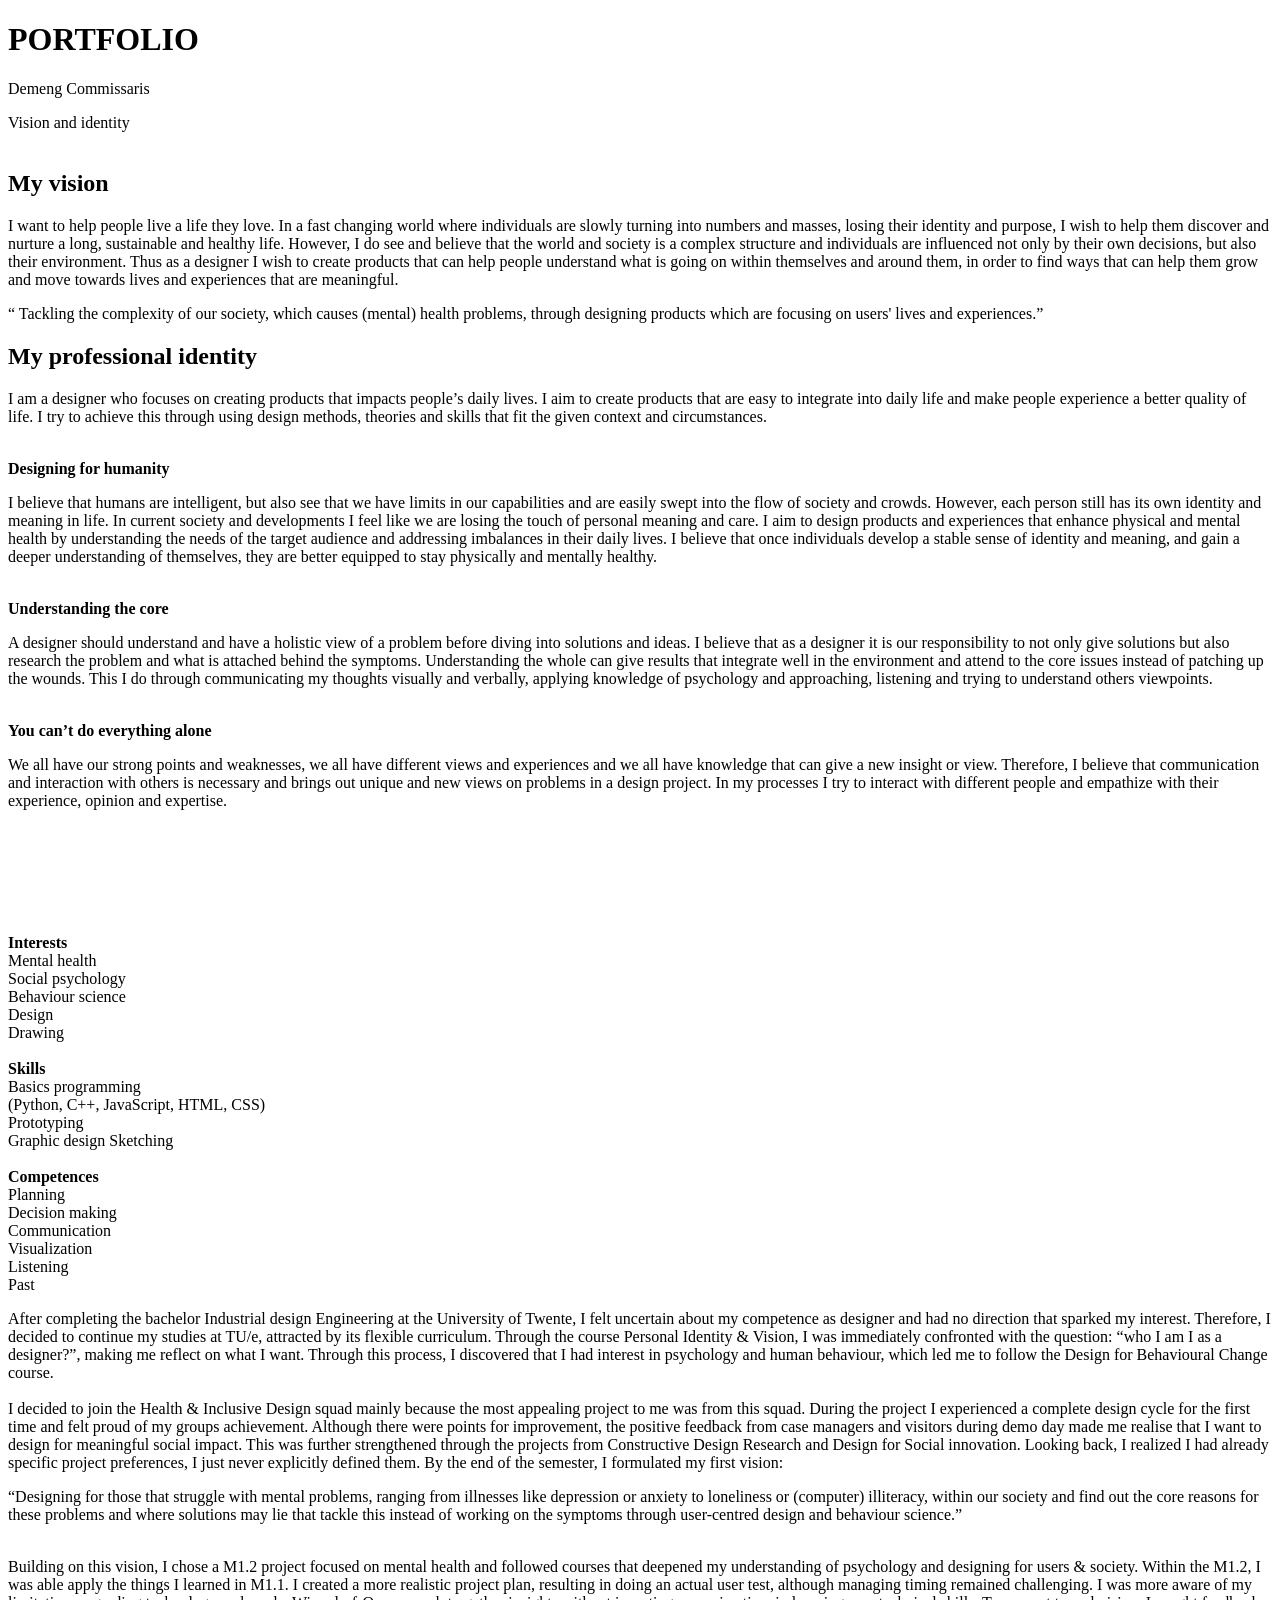
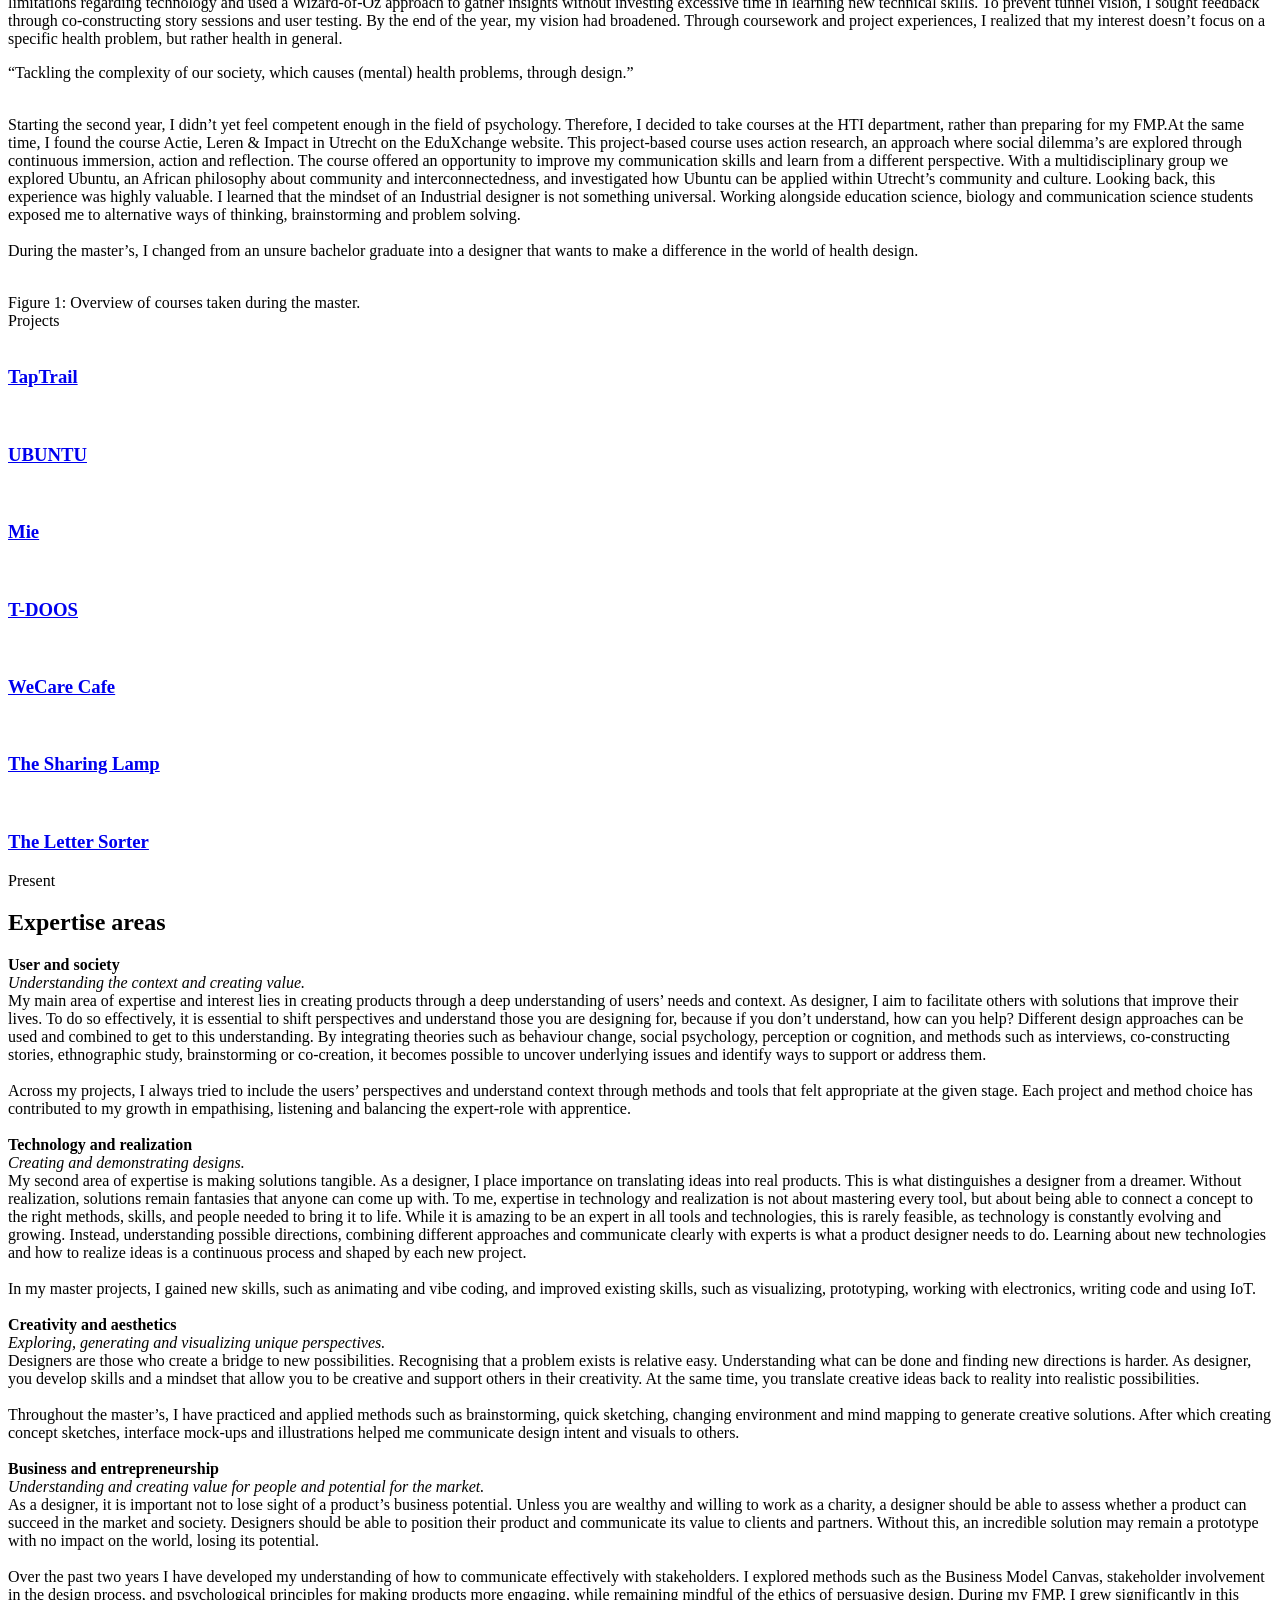
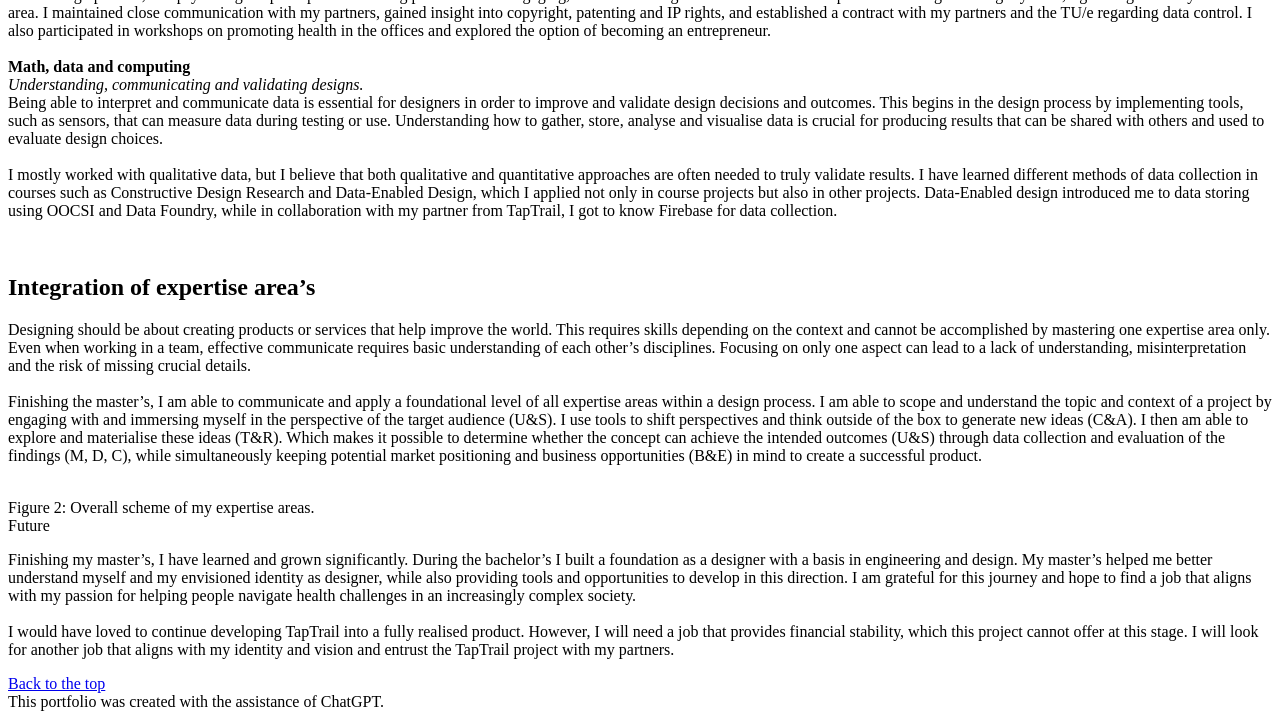
==== index.html @ 874363a8 "Rename page.html to index.html" ====
<!DOCTYPE html>
<html lang="en">
<head>
    <meta charset="UTF-8">
    <meta name="viewport" content="width=device-width, initial-scale=1.0">
    <title>Portfolio</title>

    <link href="https://fonts.googleapis.com/css2?family=Goldman:wght@400;700&family=Gothic+A1:wght@400;700&display=swap" rel="stylesheet">

    <link rel="stylesheet" href="style.css">
</head>

<body id="top">

<header class="hero">
    <h1>PORTFOLIO</h1>
    <p>Demeng Commissaris</p>
</header>

<div class="divider"></div>

<div class="page">
   <section>
    <div class="section-title-first">Vision and identity </div>
   </section>


<!-- VISION -->
<section class="vision">

    <div class="profile">
        <img src="DSC_6855.JPG" alt="">
    </div>

    <div class="vision-identity-text">
        <h2>My vision</h2>
        <p class="text">I want to help people live a life they love. In a fast changing world where individuals are slowly turning into numbers 
            and masses, losing their identity and purpose, I wish to help them discover and nurture a long, sustainable and healthy life. 
            However, I do see and believe that the world and society is a complex structure and individuals are influenced not only by their 
            own decisions, but also their environment. Thus as a designer I wish to create products that can help people understand what is 
            going on within themselves and around them, in order to find ways that can help them grow and move towards lives and experiences 
            that are meaningful. 
</p>

        <div class="quote">
            “ Tackling the complexity of our society, which causes (mental) health problems, 
            through designing products which are focusing on users' lives and experiences.”
        </div>
    </div>

</section>

<!-- IDENTITY -->
<section class="identity">
    <div class="vision-identity-text">
        <h2>My professional identity</h2>
        <p class="text">I am a designer who focuses on creating products that impacts people’s daily lives. 
            I aim to create products that are easy to integrate into daily life and make people experience a better quality of life. 
            I try to achieve this through using design methods, theories and skills that fit the given context and circumstances. </p>
        <br>
        <b>Designing for humanity</b>
        <p class = "text">I believe that humans are intelligent, but also see that we have limits in our capabilities and are easily swept into the flow of society and crowds.
        However, each person still has its own identity and meaning in life. In current society and developments I feel like we are losing the touch of personal meaning and care. 
        I aim to design products and experiences that enhance physical and mental health by understanding the needs of the target audience and addressing imbalances in their daily lives. 
        I believe that once individuals develop a stable sense of identity and meaning, and gain a deeper understanding of themselves, 
        they are better equipped to stay physically and mentally healthy.</p>
        <br>
        <b>Understanding the core</b>
        <p class="text">A designer should understand and have a holistic view of a problem before diving into solutions and ideas. 
        I believe that as a designer it is our responsibility to not only give solutions but also research the problem 
        and what is attached behind the symptoms. Understanding the whole can give results that integrate well in the environment 
        and attend to the core issues instead of patching up the wounds. This I do through communicating my thoughts visually and verbally, 
        applying knowledge of psychology and approaching, listening and trying to understand others viewpoints. </p>
        <br>
        
        <b>You can’t do everything alone</b>
        <p class="text">
        We all have our strong points and weaknesses, we all have different views and experiences and we all have knowledge that can give a new insight or view. 
        Therefore, I believe that communication and interaction with others is necessary and brings out unique and new views on problems in a design project. 
        In my processes I try to interact with different people and empathize with their experience, opinion and expertise. 
        </p>
    </div>

    <aside class="identity-box">
        <br>
        <br>
        <br>
        <br>
        <br>
        <br>
      <b>Interests</b><br>
        Mental health<br>
        Social psychology<br>
        Behaviour science<br>
        Design<br>
        Drawing<br>
        <br>
        <b>Skills</b><br>
        Basics programming<br>
        (Python, C++, JavaScript, HTML, CSS)<br>
        Prototyping<br>
        Graphic design Sketching<br>
        <br>
        <b>Competences</b><br>
        Planning<br>
        Decision making<br>
        Communication<br>
        Visualization<br>
        Listening<br>

    </aside>

</section>

<!-- PAST -->
<section>
    <div class="section-title">Past</div>
    <p class="text">
    After completing the bachelor Industrial design Engineering at the University of Twente, 
    I felt uncertain about my competence as designer and had no direction that sparked my interest. 
    Therefore, I decided to continue my studies at TU/e, attracted by its flexible curriculum. 
    Through the course Personal Identity & Vision, I was immediately confronted with the question: “who I am I as a designer?”, 
    making me reflect on what I want. Through this process, I discovered that I had interest in psychology and human behaviour, 
    which led me to follow the Design for Behavioural Change course.<br>
    <br>
    I decided to join the Health & Inclusive Design squad mainly because the most appealing project to me was from this squad. 
    During the project I experienced a complete design cycle for the first time and felt proud of my groups achievement. 
    Although there were points for improvement, the positive feedback from case managers and visitors during demo day made me realise that I want to design for meaningful social impact. 
    This was further strengthened through the projects from Constructive Design Research and Design for Social innovation.
    Looking back, I realized I had already specific project preferences, I just never explicitly defined them. By the end of the semester, 
    I formulated my first vision:
</p>
<div class = "quote">
    “Designing for those that struggle with mental problems, ranging from illnesses like depression or anxiety to loneliness or (computer) illiteracy, 
    within our society and find out the core reasons for these problems and where solutions may lie that 
    tackle this instead of working on the symptoms through user-centred design and behaviour science.”
</div>
<br>
    <p class="text">
    Building on this vision, I chose a M1.2 project focused on mental health and followed courses that deepened my 
    understanding of psychology and designing for users & society. Within the M1.2, I was able apply the things I learned 
    in M1.1. I created a more realistic project plan, resulting in doing an actual user test, 
    although managing timing remained challenging. I was more aware of my limitations regarding technology and used a 
    Wizard-of-Oz approach to gather insights without investing excessive time in learning new technical skills. 
    To prevent tunnel vision, I sought feedback through co-constructing story sessions and user testing. By the end of the year, 
    my vision had broadened. Through coursework and project experiences, I realized that my interest doesn’t focus on a 
    specific health problem, but rather health in general.
    </p>
    <div class="quote">
    “Tackling the complexity of our society, which causes (mental) health problems, through design.”
    </div>
    <br>
    <p class="text">
    Starting the second year, I didn’t yet feel competent enough in the field of psychology. 
    Therefore, I decided to take courses at the HTI department, rather than preparing for my FMP.At the same time, 
    I found the course Actie, Leren & Impact in Utrecht on the EduXchange website. 
    This project-based course uses action research, an approach where social dilemma’s are explored through continuous immersion, 
    action and reflection. The course offered an opportunity to improve my communication skills and learn from a different 
    perspective. With a multidisciplinary group we explored Ubuntu, an African philosophy about community and interconnectedness, 
    and investigated how Ubuntu can be applied within Utrecht’s community and culture. Looking back, 
    this experience was highly valuable. I learned that the mindset of an Industrial designer is not something universal. 
    Working alongside education science, biology and communication science students exposed me to alternative ways of thinking, 
    brainstorming and problem solving. 
    <br>
    <br>
    During the master’s, I changed from an unsure bachelor graduate into a designer that wants 
    to make a difference in the world of health design.
    </p>
    <div class ="expertise-area">
        <a><img src="Expertise areas.png" alt=""></a>
        <figcaption>Figure 1: Overview of courses taken during the master.</figcaption>
    </div>
</section>

<!-- PROJECTS -->
<section>
    <div class="section-title">Projects</div>
    <div class="projects-grid">
        <a href="TapTrail.html" class="project-card">
            <img src="Report front foto.png" alt="">
            <h3 class="project-title">TapTrail</h3>
        </a>
        <a href="ubuntu.html" class="project-card">
            <img src="Ubuntu.png" alt="">
            <h3 class="project-title">UBUNTU</h3>
        </a>
        <a href="mie.html" class="project-card">
            <img src="sundayblues.png" alt="">
            <h3 class="project-title">Mie</h3>
        </a>
        <a href="tdoos.html" class="project-card">
            <img src="tdoos.png" alt="">
            <h3 class="project-title">T-DOOS</h3>
        </a>
        <a href="wecare.html" class="project-card">
            <img src="WeCare.png" alt="">
            <h3 class="project-title">WeCare Cafe</h3>
        </a>
        <a href="lamp.html" class="project-card">
            <img src="MoodLamp.png" alt="">
            <h3 class="project-title">The Sharing Lamp</h3>
        </a>
        <a></a>
        <a href="letter.html" class="project-card">
            <img src="sorter.png" alt="">
            <h3 class="project-title">The Letter Sorter</h3>
        </a>
        

    </div>
</section>

<!-- PRESENT -->
<section>
    <div class="section-title">Present</div>
    <div class="text">
    <h2>Expertise areas</h2>
    <p>
     <b>User and society</b><br>
     <i>Understanding the context and creating value.</i><br>
     My main area of expertise and interest lies in creating products through a deep understanding 
     of users’ needs and context. As designer, I aim to facilitate others with solutions that improve 
     their lives. To do so effectively, it is essential to shift perspectives and understand those you 
     are designing for, because if you don’t understand, how can you help? Different design approaches 
     can be used and combined to get to this understanding. By integrating theories such as behaviour 
     change, social psychology, perception or cognition, and methods such as interviews, co-constructing 
     stories, ethnographic study, brainstorming or co-creation, it becomes possible to uncover 
     underlying issues and identify ways to support or address them.<br>
     <br>
     Across my projects, I always tried to include the users’ perspectives and understand context 
     through methods and tools that felt appropriate at the given stage. Each project and method choice 
     has contributed to my growth in empathising, listening and balancing the expert-role with apprentice.<br>
     <br>
    <b>Technology and realization</b> <br>
    <i>Creating and demonstrating designs.</i><br>
    My second area of expertise is making solutions tangible. As a designer, 
    I place importance on translating ideas into real products. This is what distinguishes a 
    designer from a dreamer. Without realization, solutions remain fantasies that anyone can come 
    up with. To me, expertise in technology and realization is not about mastering every tool, but 
    about being able to connect a concept to the right methods, skills, and people needed to bring 
    it to life. While it is amazing to be an expert in all tools and technologies, this is rarely 
    feasible, as technology is constantly evolving and growing. Instead, understanding possible 
    directions, combining different approaches and communicate clearly with experts is what a product 
    designer needs to do. Learning about new technologies and how to realize ideas is a continuous 
    process and shaped by each new project. <br>
    <br>
    In my master projects, I gained new skills, such as animating and vibe coding, and improved 
    existing skills, such as visualizing, prototyping, working with electronics, writing code and 
    using IoT. <br>
    <br>
    <b>Creativity and aesthetics</b><br>
    <i>Exploring, generating and visualizing unique perspectives.</i><br>
    Designers are those who create a bridge to new possibilities. Recognising that a problem exists 
    is relative easy. Understanding what can be done and finding new directions is harder. As designer, 
    you develop skills and a mindset that allow you to be creative and support others in their creativity.
    At the same time, you translate creative ideas back to reality into realistic possibilities. <br>
    <br>
    Throughout the master’s, I have practiced and applied methods such as brainstorming, quick sketching, 
    changing environment  and mind mapping to generate creative solutions. After which creating concept 
    sketches, interface mock-ups and illustrations helped me communicate design intent and visuals to 
    others. <br>
    <br>
    <b>Business and entrepreneurship</b> <br>
    <i>Understanding and creating value for people and potential for the market.</i><br>
    As a designer, it is important not to lose sight of a product’s business potential. 
    Unless you are wealthy and willing to work as a charity, a designer should be able to assess 
    whether a product can succeed in the market and society. Designers should be able to position their 
    product and communicate its value to clients and partners. Without this, an incredible solution may 
    remain a prototype with no impact on the world, losing its potential. <br>
    <br>
    Over the past two years I have developed my understanding of how to communicate effectively with 
    stakeholders. I explored methods such as the Business Model Canvas, stakeholder involvement in the 
    design process, and psychological principles for making products more engaging, while remaining 
    mindful of the ethics of persuasive design. During my FMP, I grew significantly in this area. 
    I maintained close communication with my partners, gained insight into copyright, patenting and 
    IP rights, and established a contract with my partners and the TU/e regarding data control. 
    I also participated in workshops on promoting health in the offices and explored the option of 
    becoming an entrepreneur. <br>
    <br>
    <b>Math, data and computing</b> <br>
    <i>Understanding, communicating and validating designs.</i><br>
    Being able to interpret and communicate data is essential for designers in order to improve 
    and validate design decisions and outcomes. This begins in the design process by implementing tools, 
    such as sensors, that can measure data during testing or use. Understanding how to gather, store, 
    analyse and visualise data is crucial for producing results that can be shared with others and used 
    to evaluate design choices. <br>
    <br>
    I mostly worked with qualitative data, but I believe that both qualitative and quantitative 
    approaches are often needed to truly validate results. I have learned different methods of data 
    collection in courses such as Constructive Design Research and Data-Enabled Design, which I applied 
    not only in course projects but also in other projects. Data-Enabled design introduced me to data 
    storing using OOCSI and Data Foundry, while in collaboration with my partner from TapTrail, I got to 
    know Firebase for data collection. <br>   
    </p><br>
    <h2>Integration of expertise area’s</h2>
    <p>
    Designing should be about creating products or services that help improve the world. 
    This requires skills depending on the context and cannot be accomplished by mastering one expertise 
    area only. Even when working in a team, effective communicate requires basic understanding of each 
    other’s disciplines. Focusing on only one aspect can lead to a lack of understanding, 
    misinterpretation and the risk of missing crucial details. <br>
    <br>
    Finishing the master’s, I am able to communicate and apply  a foundational level of all expertise 
    areas within a design process. I am able to scope and understand the topic and context of a project 
    by engaging with and immersing myself in the perspective of the target audience (U&S). I use tools 
    to shift perspectives and think outside of the box to generate new ideas (C&A). I then am able to 
    explore and materialise these ideas (T&R). Which makes it possible to determine whether the concept 
    can achieve the intended outcomes (U&S) through data collection and evaluation of the findings 
    (M, D, C), while simultaneously keeping potential market positioning and business opportunities 
    (B&E) in mind to create a successful product.
    </p>
     <div class ="expertise-area">
        <a><img src="Expertise areas (1).png" alt=""></a>
        <figcaption>Figure 2: Overall scheme of my expertise areas.</figcaption>
    </div>
</div>    
</section>

<!-- FUTURE -->
<section>
    <div class="section-title">Future</div>
    <p class="text">
    Finishing my master’s, I have learned and grown significantly. During the bachelor’s I built a 
    foundation as a designer with a basis in engineering and design. My master’s helped me better 
    understand myself and my envisioned identity as designer, while also providing tools and 
    opportunities to develop in this direction. I am grateful for this journey and hope to find a job 
    that aligns with my passion for helping people navigate health challenges in an increasingly complex society.
    <br><br>
    I would have loved to continue developing TapTrail into a fully realised product. 
    However, I will need a job that provides financial stability, which this project cannot offer at 
    this stage. I will look for another job that aligns with my identity and vision and entrust the 
    TapTrail project with my partners.
    </p>
</section>
  <a href="page.html" class="back-to-top">Back to the top</a>
<footer class="ai-statement">
    This portfolio was created with the assistance of ChatGPT.
</footer>
</div>
</body>
</html>
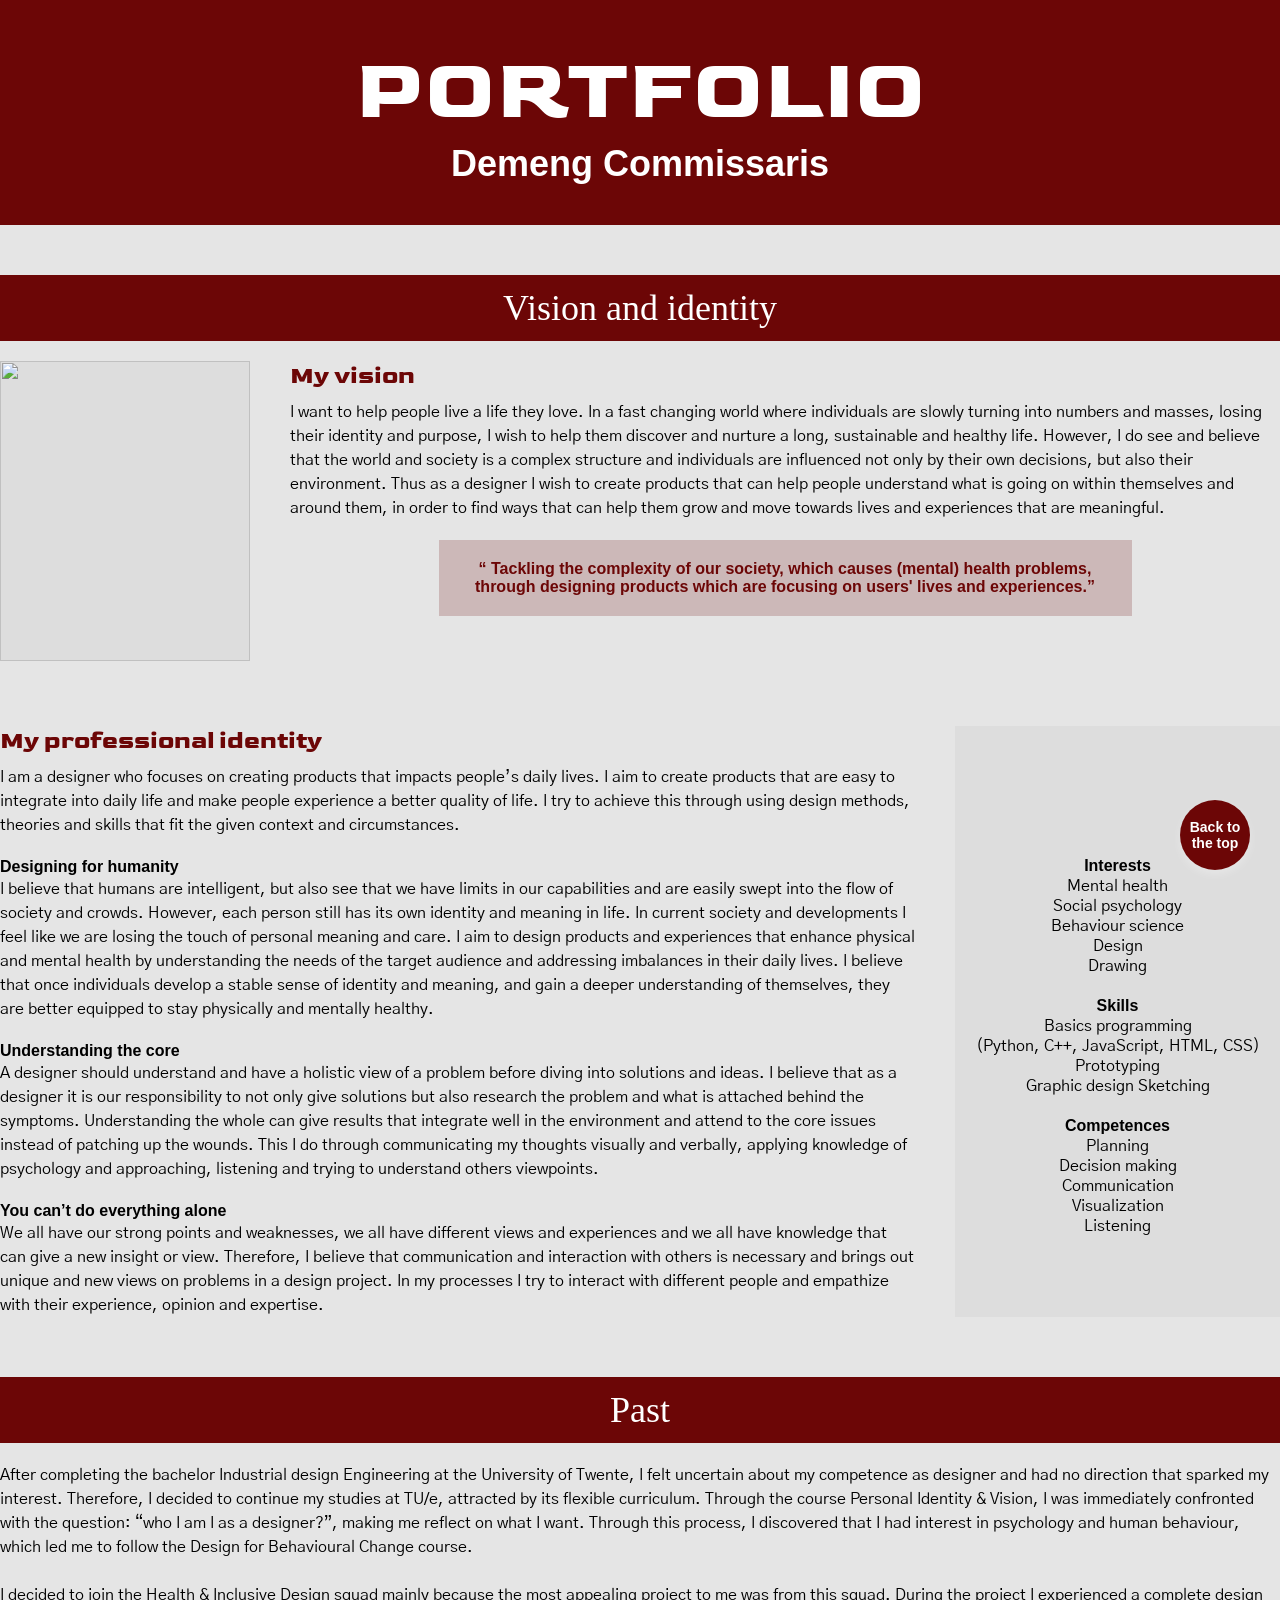
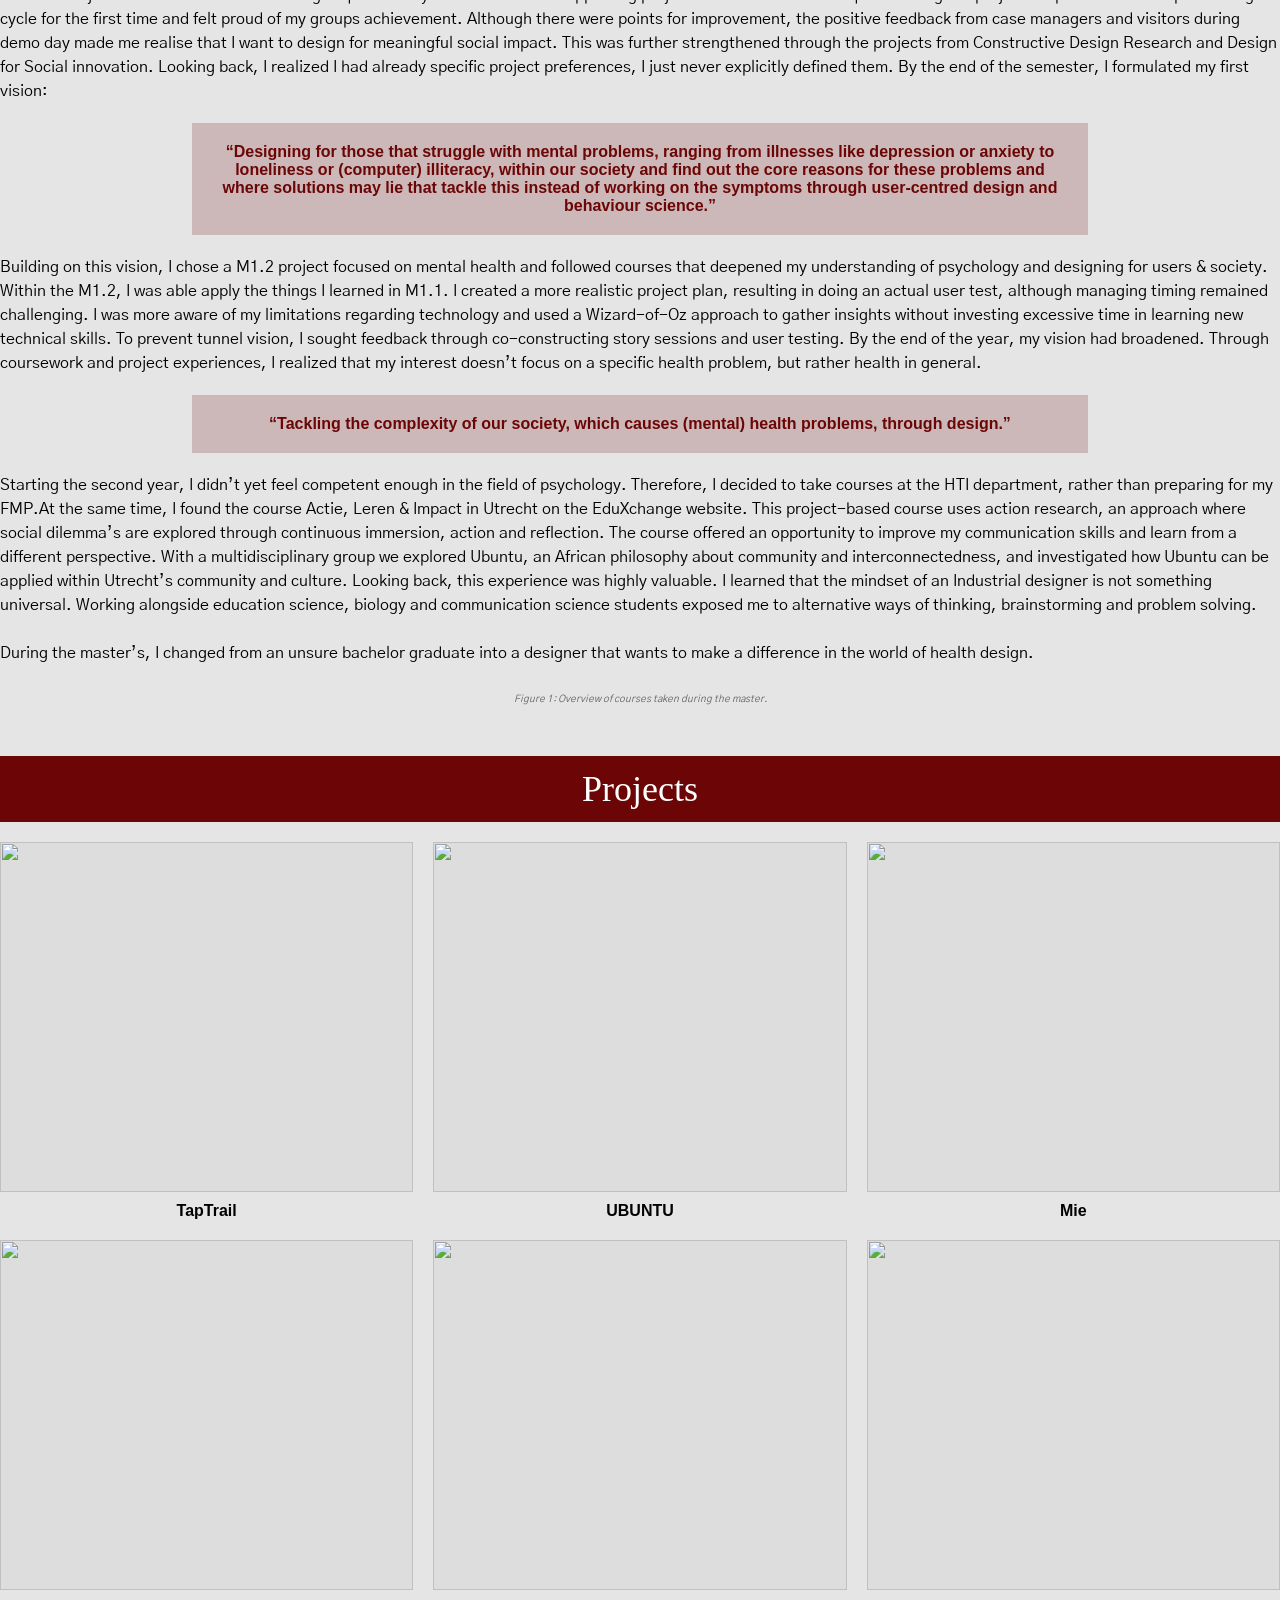
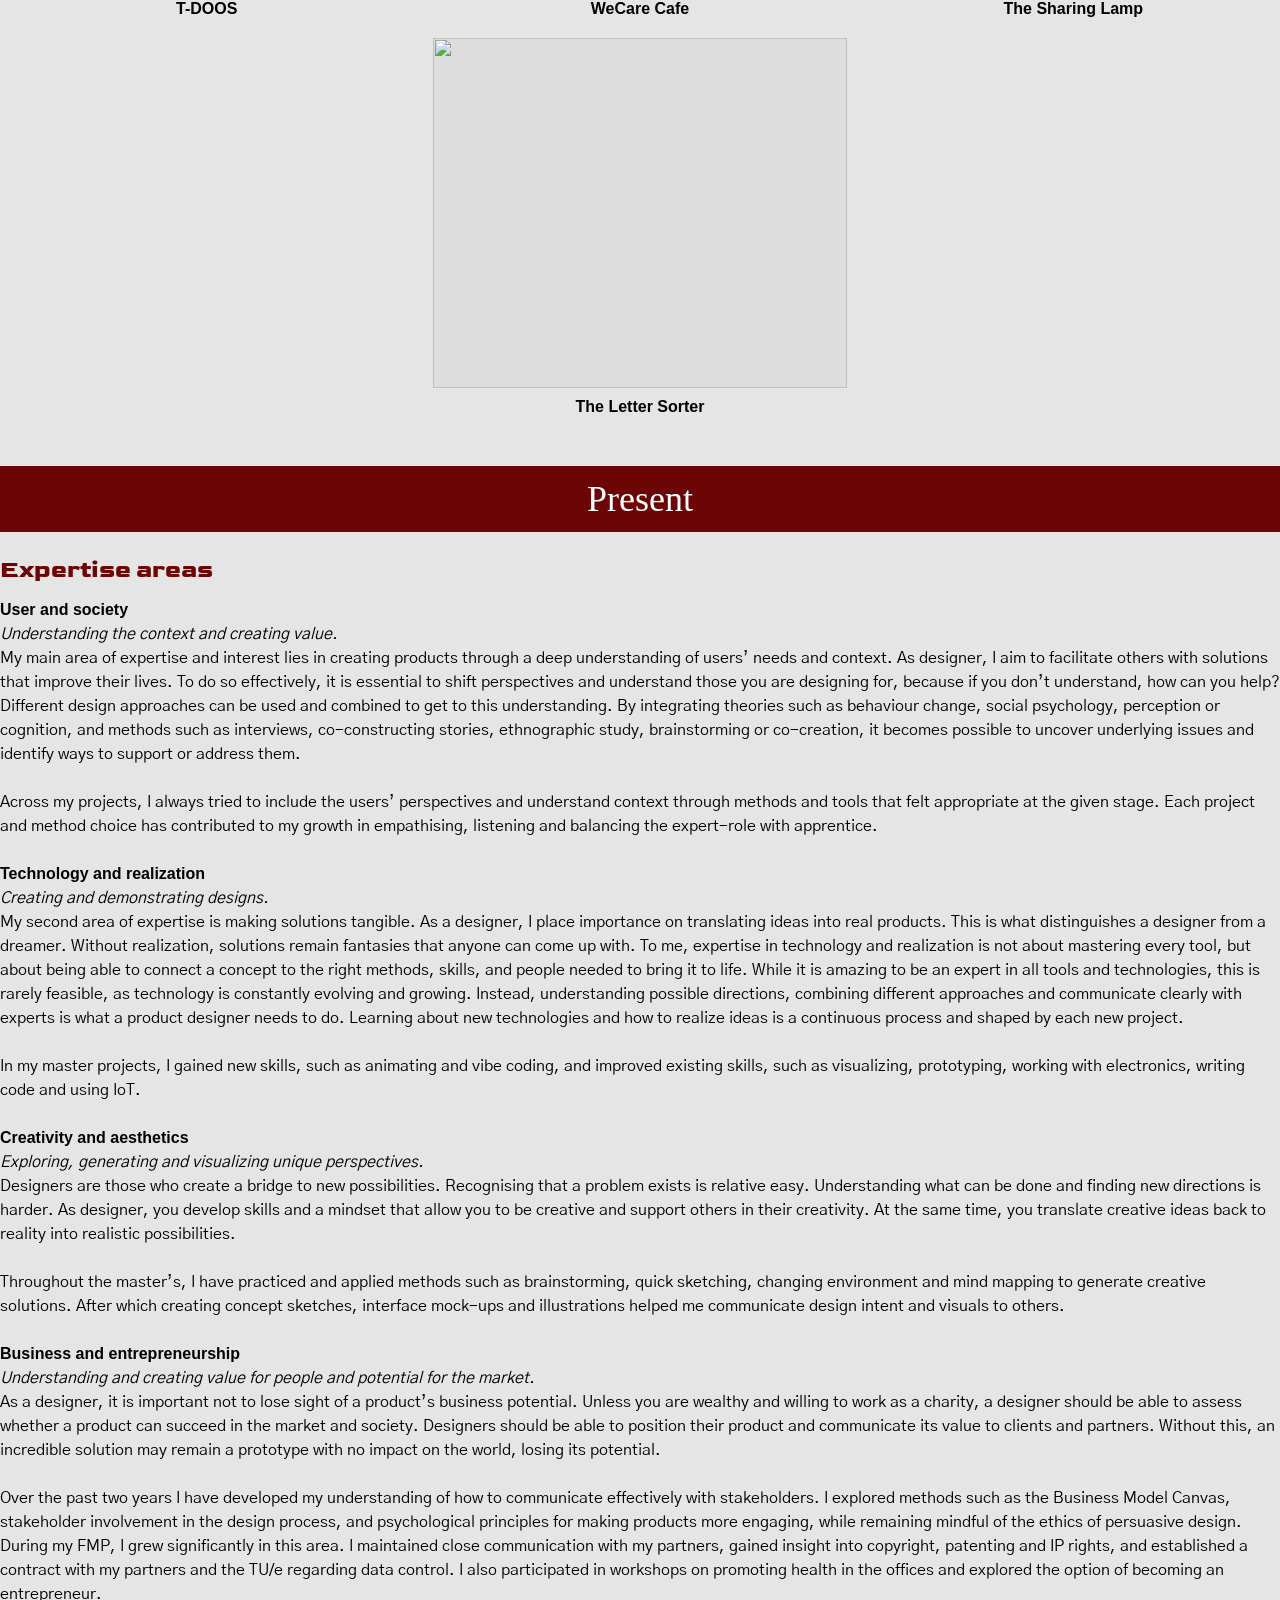
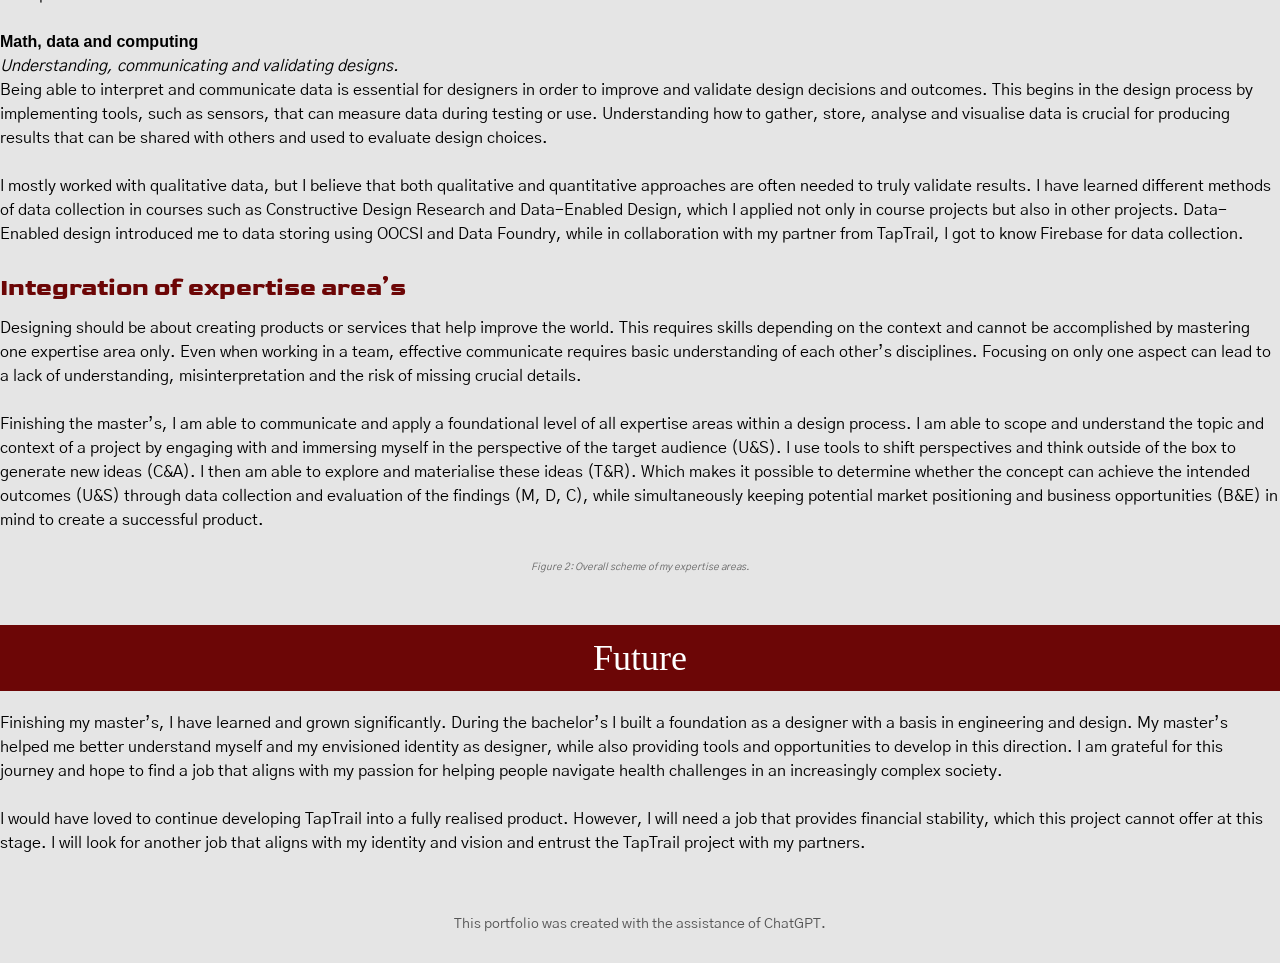
==== commit 174f5b60: "Update index.html" ====
--- a/index.html
+++ b/index.html
@@ -19,7 +19,7 @@
 
 <div class="divider"></div>
 
-<div class="page">
+<div class="index">
    <section>
     <div class="section-title-first">Vision and identity </div>
    </section>
@@ -332,7 +332,7 @@
     TapTrail project with my partners.
     </p>
 </section>
-  <a href="page.html" class="back-to-top">Back to the top</a>
+  <a href="index.html" class="back-to-top">Back to the top</a>
 <footer class="ai-statement">
     This portfolio was created with the assistance of ChatGPT.
 </footer>
--- a/style.css
+++ b/style.css
@@ -0,0 +1,230 @@
+*{
+    margin:0;
+    padding:0;
+    box-sizing:border-box;
+}
+
+body {
+    font-family: 'Gothic A1', sans-serif;
+    background: #e5e5e5; /* gray background */
+    color: #000;
+}
+
+.divider{
+   height: 50px;
+    background: #e5e5e5;
+    width: 100%;
+}
+.page {
+    width: 80%;
+    max-width: 1100px;
+    margin: 0 auto;
+    background: #fff;
+    min-height: 100vh;
+    padding: 40px;
+}
+
+/* HEADER */
+.hero{
+    background:#6C0606;
+    color:white;
+    text-align:center;
+    padding:40px;
+}
+
+.hero h1{
+    font-family:'Goldman', sans-serif;
+    font-size:86px;
+}
+
+.hero p{
+    font-size:36px;
+    font-weight: bolder;
+}
+
+/* VISION */
+.vision{
+    display:flex;
+    gap:40px;
+    width:100%;
+    margin:auto;
+    align-items:flex-start;
+}
+
+.profile{
+    width:250px;
+}
+
+.profile img{
+    width:100%;
+    height:300px;
+    object-fit:cover;
+    background:#ddd;
+}
+
+.profile h3{
+    margin-top:10px;
+    text-align:center;
+    color:#6C0606;
+}
+
+.text h2{
+    font-family:'Goldman';
+    color:#6C0606;
+    margin-bottom:10px;
+}
+
+.quote{
+        margin: 20px auto 0;
+    width: 70%;
+    padding: 20px;
+    background: rgba(108,6,6,0.2);
+    text-align: center;
+    color: #6C0606;
+    font-weight: bold;
+}
+
+/* IDENTITY */
+.identity{
+    display:flex;
+    gap:40px;
+    width: 100%;
+    margin:60px auto;
+}
+
+.vision-identity-text{
+    flex:1.5;
+}
+
+.vision-identity-text h2{
+    font-family:'Goldman';
+    color:#6C0606;
+    margin-bottom:10px;
+}
+
+.identity-box{
+    flex:0.5;
+    background:#ddd;
+    padding:10px;
+    text-align: center;
+}
+
+.expertise-area img{
+    width: 60%;
+    height: auto;
+    padding: 10px;
+    display: block;
+    margin: 0 auto;
+}
+
+figcaption {
+    text-align: center;
+    font-size: 10px;
+    margin-top: 8px;
+    font-style: italic;
+    color: #666;
+}
+
+/* SECTION TITLE */
+.section-title-first{
+    width:100%;
+    margin-bottom: 20px;
+    padding:12px;
+    background:#6C0606;
+    color:white;
+    text-align:center;
+    font-family:'Goldman';
+    font-size: 36px;
+}
+.section-title{
+    width:100%;
+    margin:50px auto 20px;
+    padding:12px;
+    background:#6C0606;
+    color:white;
+    text-align:center;
+    font-family:'Goldman';
+    font-size: 36px;
+}
+
+/* TEXT */
+.text{
+    width:100%;
+    margin:auto;
+    line-height:1.5;
+}
+
+/* PROJECT GRID */
+.projects-grid{
+    width:100%;
+    margin:auto;
+    display:grid;
+    grid-template-columns:repeat(3,1fr);
+    gap:20px;
+}
+
+/* PROJECT CARD */
+.project-card{
+    text-decoration:none;
+    color:black;
+}
+
+.project-card img{
+   width: 100%;
+    height: 350px; 
+    object-fit: cover;
+    background: #ddd;
+    display: block;
+}
+
+.project-title{
+    text-align:center;
+    margin-top:10px;
+    font-size:16px;
+    font-weight:700;
+}
+.ai-statement{
+    margin:60px auto 30px;
+    width:100%;
+    text-align:center;
+    color:#555;
+    font-size:14px;
+}
+
+/* RESPONSIVE */
+@media(max-width:768px){
+    .vision,
+    .identity{
+        flex-direction:column;
+    }
+
+    .projects-grid{
+        grid-template-columns:1fr;
+    }
+}
+
+.back-to-top {
+    position: fixed;
+    bottom: 30px;
+    right: 30px;
+    width: 70px;
+    height: 70px;
+    background: #6C0606;
+    color: rgb(255, 255, 255);
+    text-decoration: none;
+    border-radius: 100%;
+    display: flex;
+    justify-content: center;
+    align-items: center;
+    text-align: center;
+    font-size:14px;
+    font-weight: bold;
+    box-shadow: 0 4px 10px rgba(255, 255, 255, 0.3);
+    transition: background 0.3s, transform 0.3s;
+    z-index: 1000;
+}
+
+.back-to-top:hover {
+    background: #ffa1a1;
+    transform: translateY(-3px);
+}
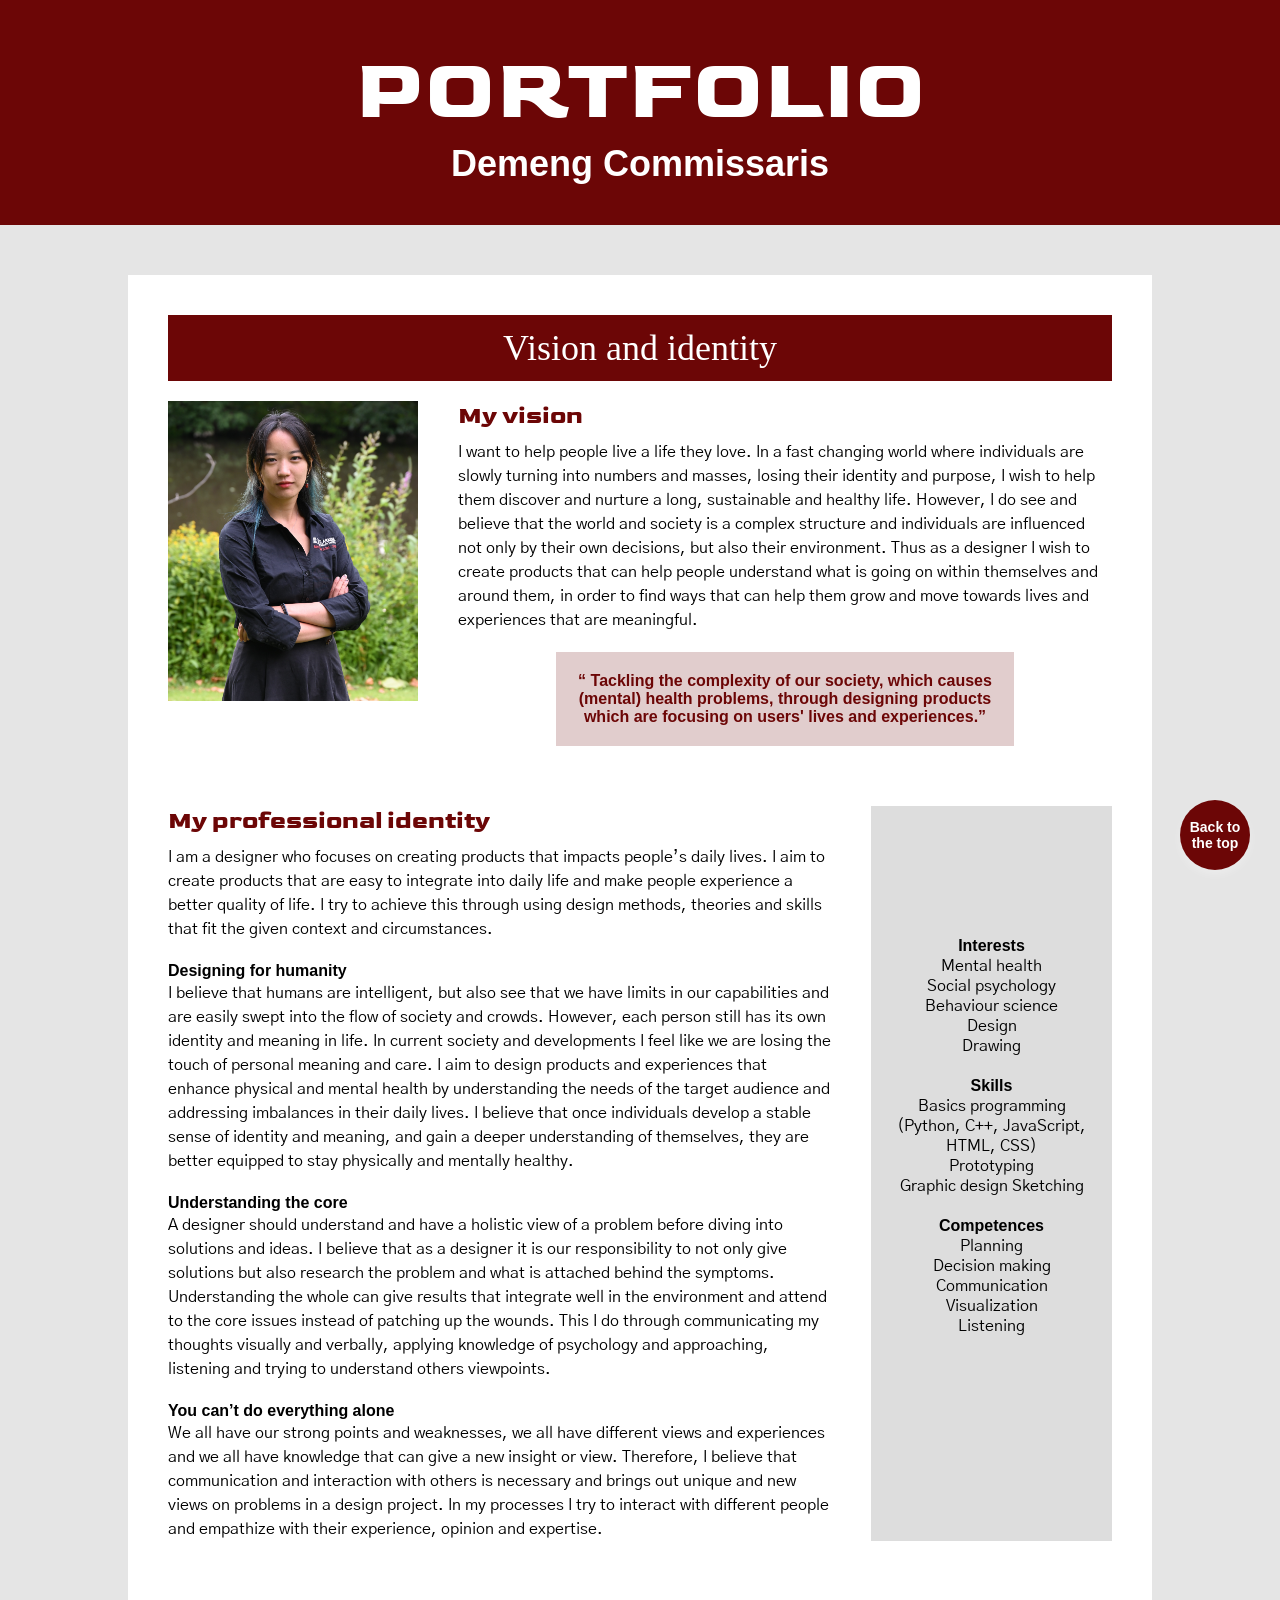
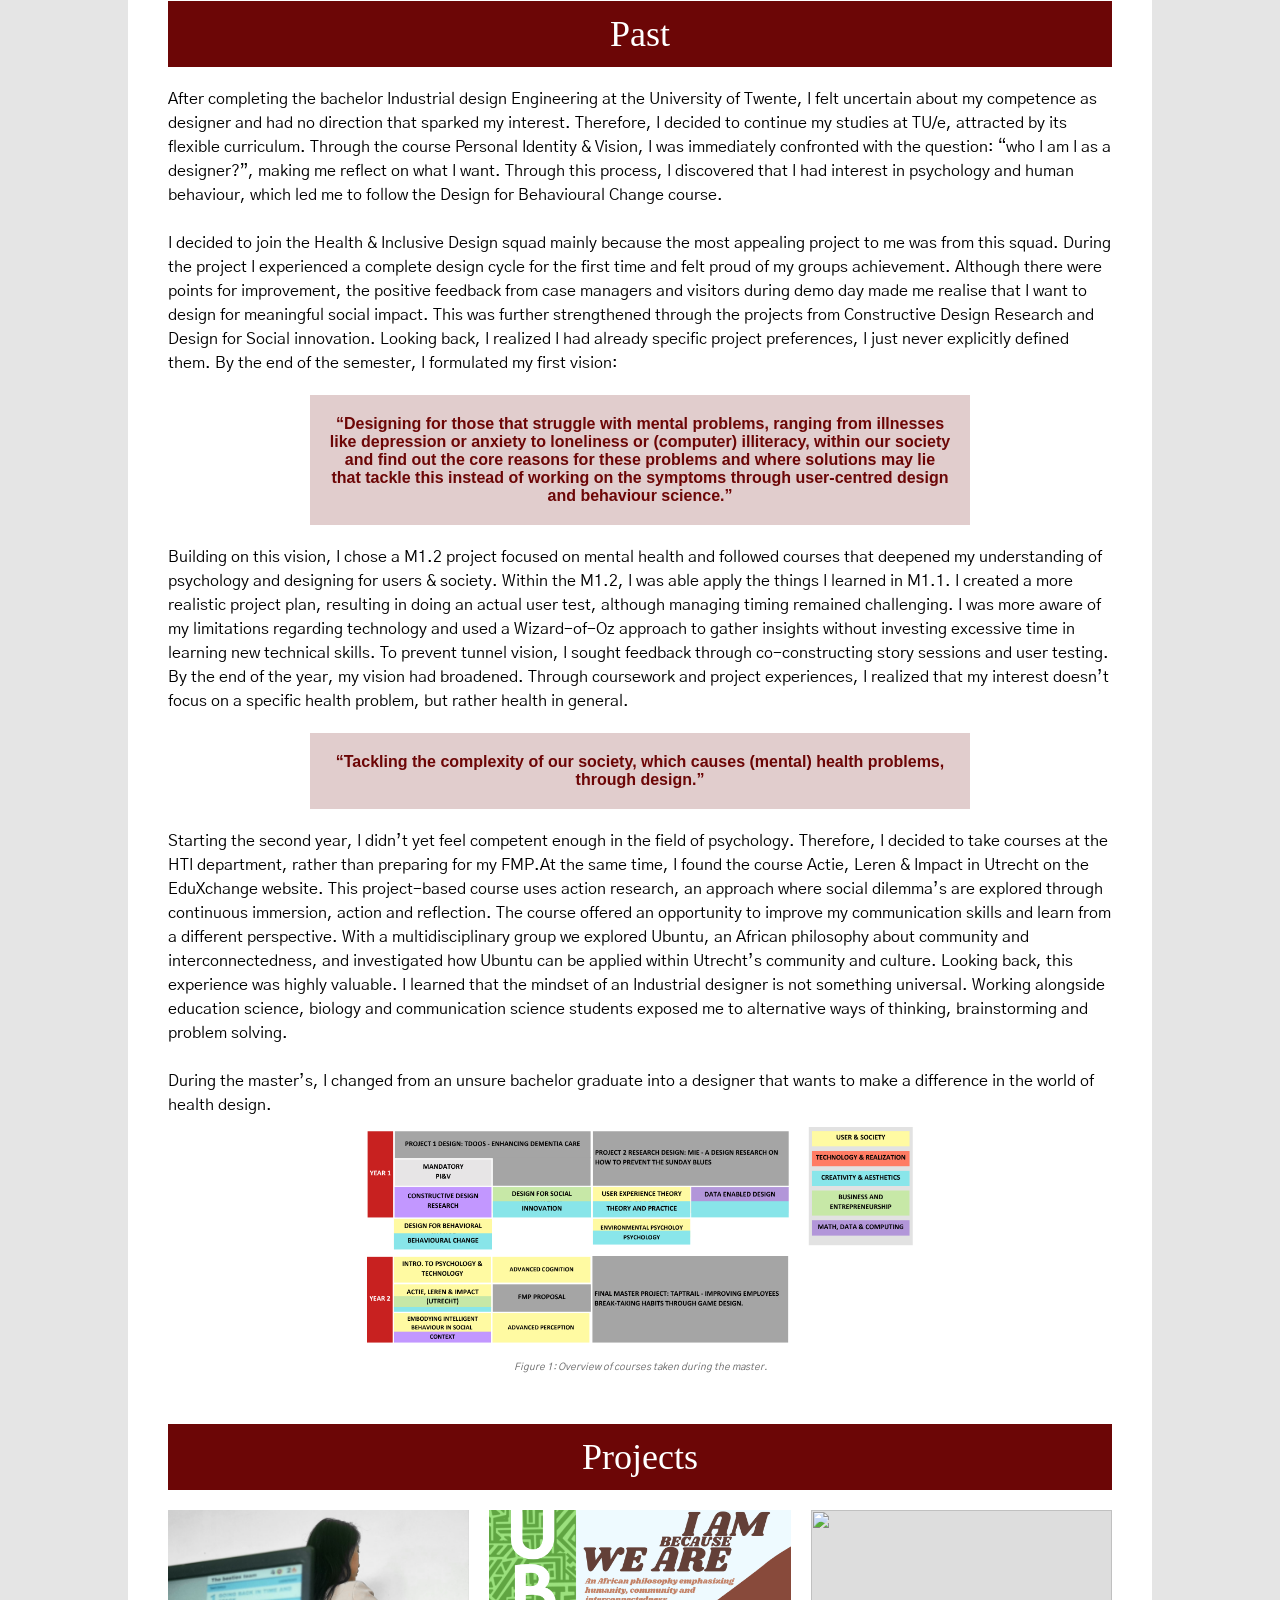
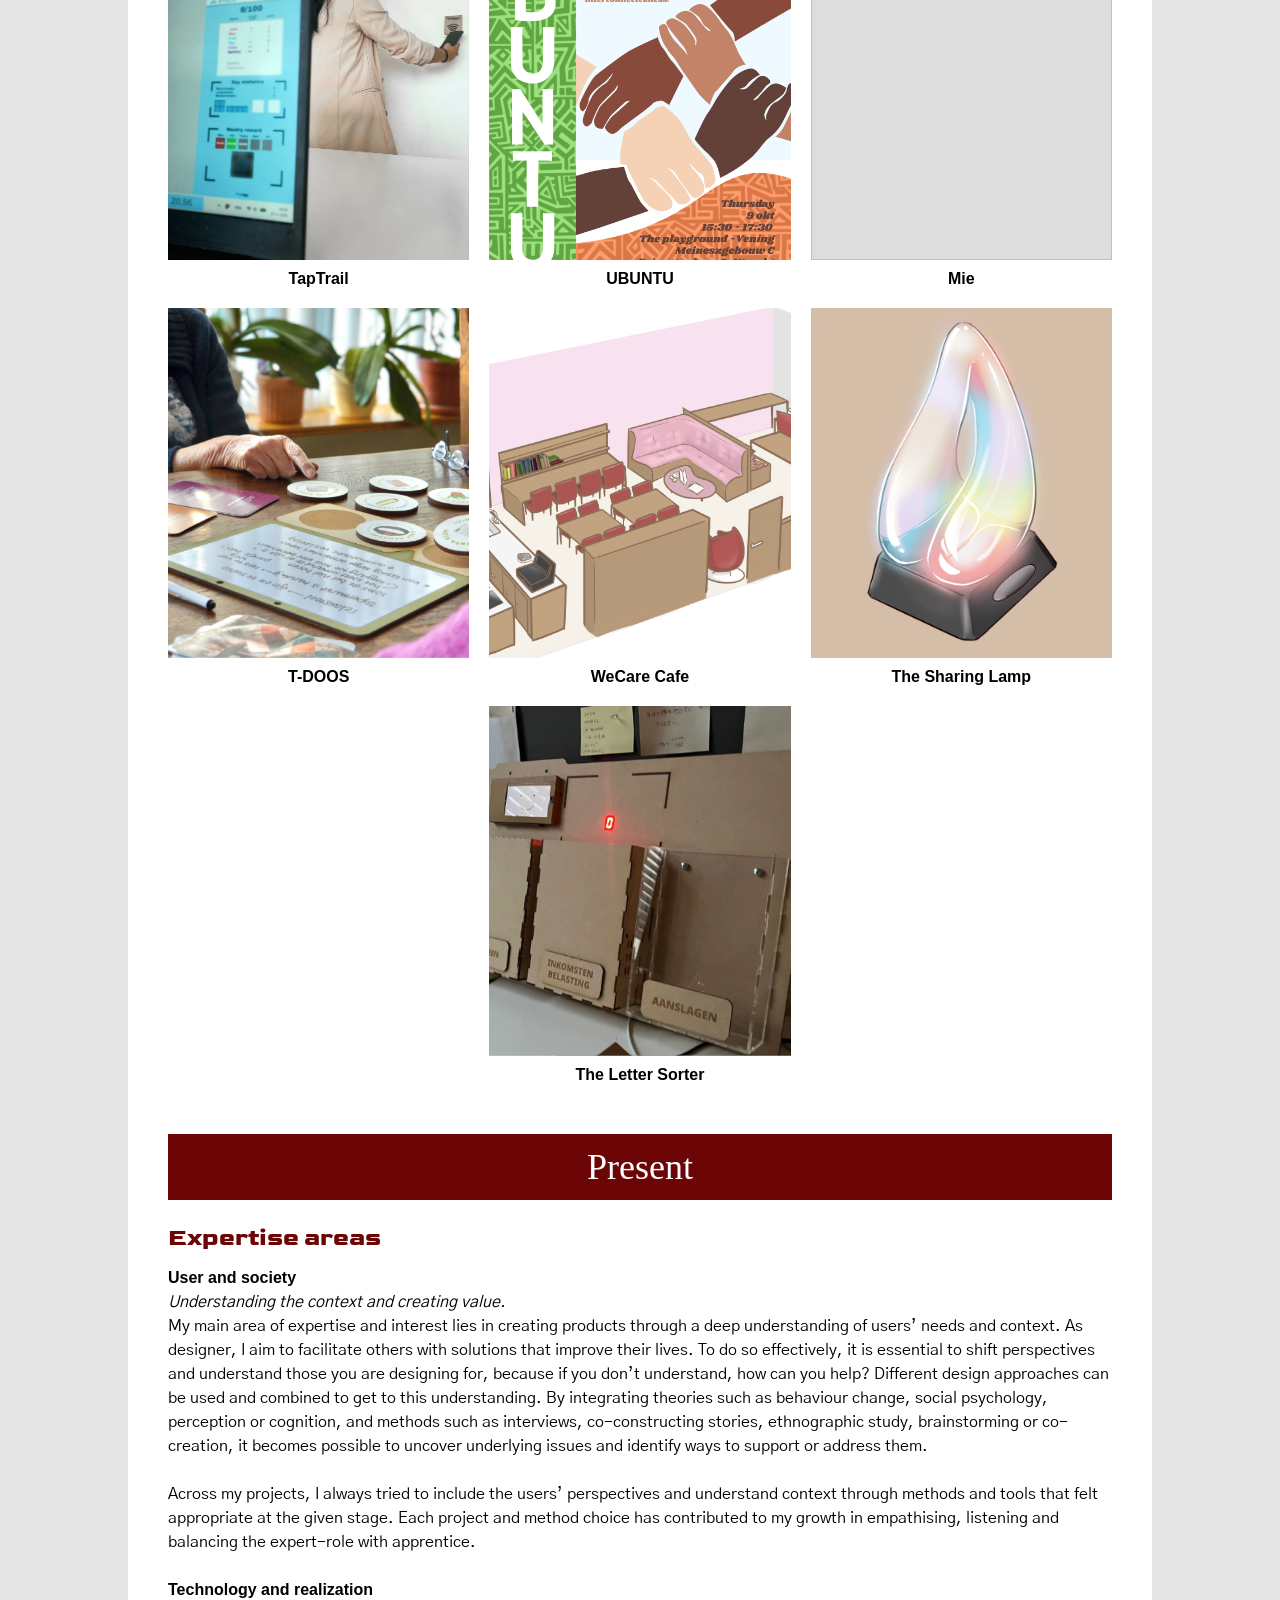
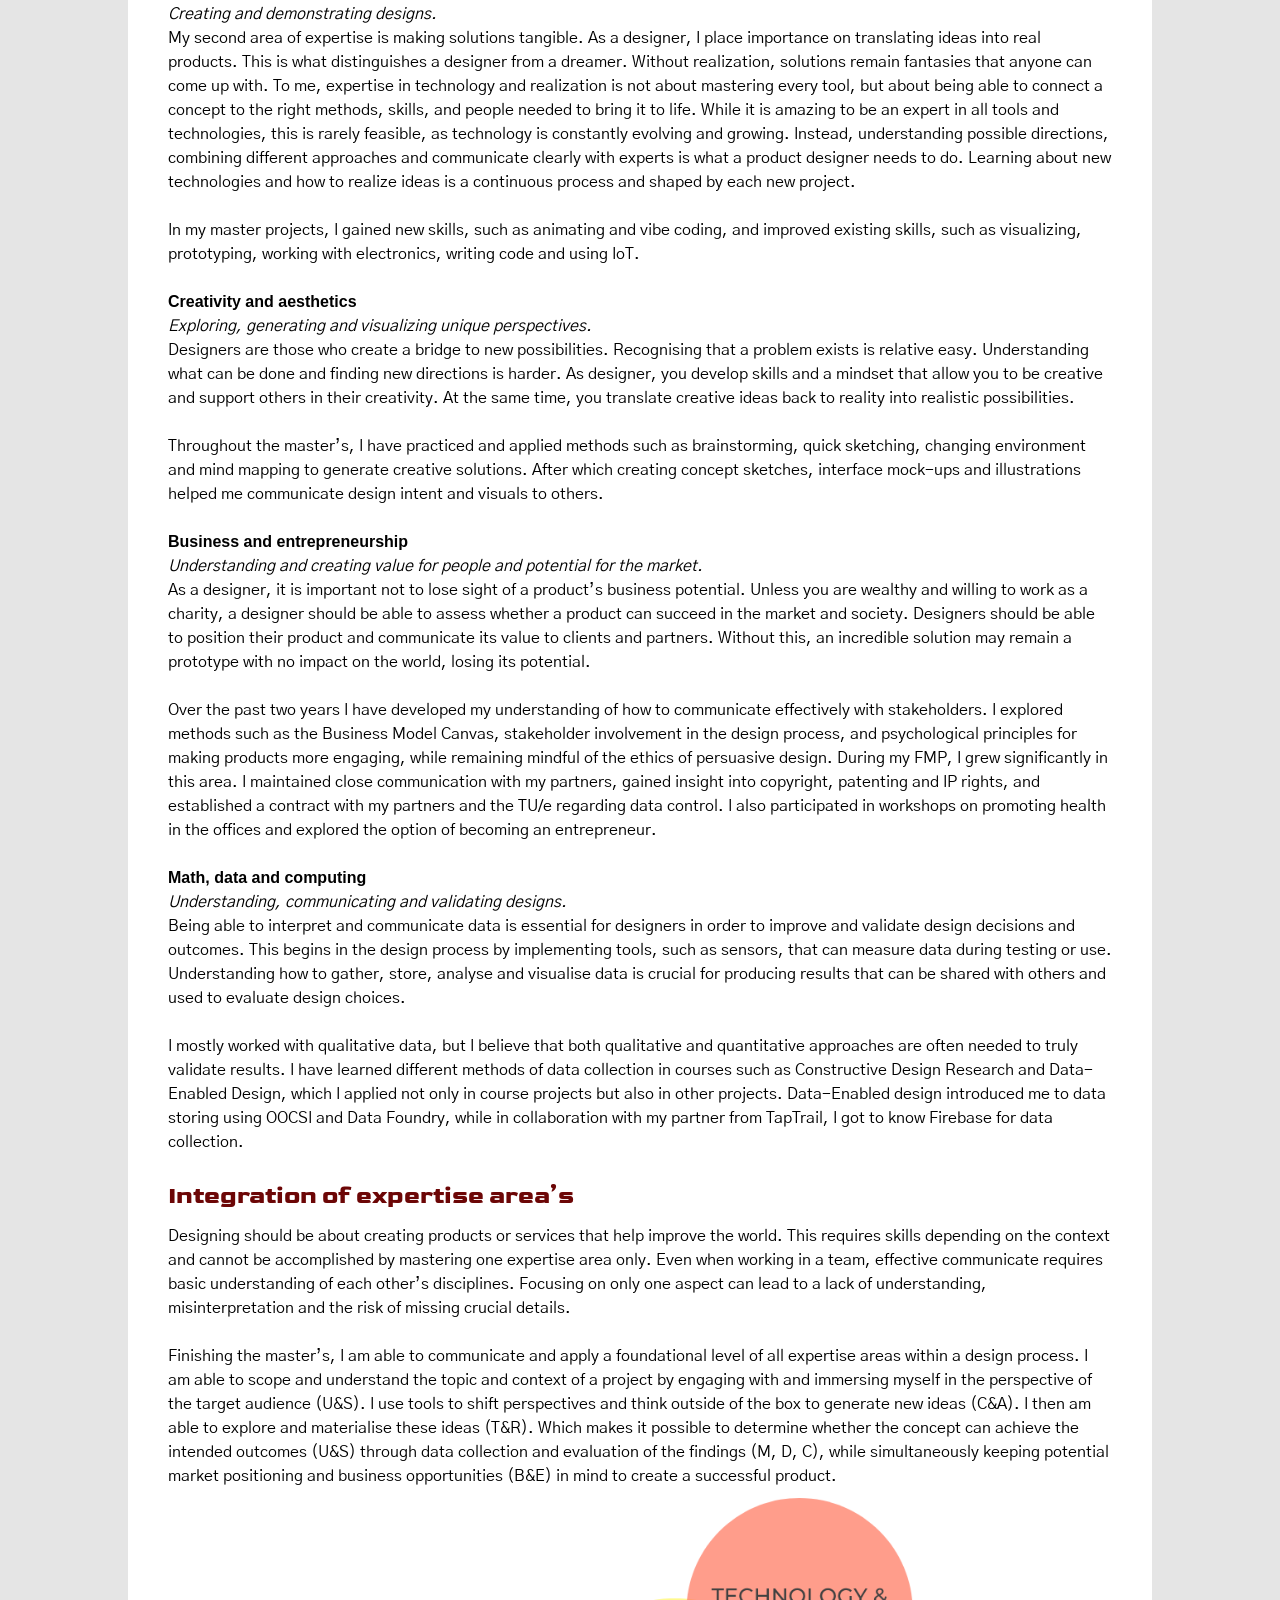
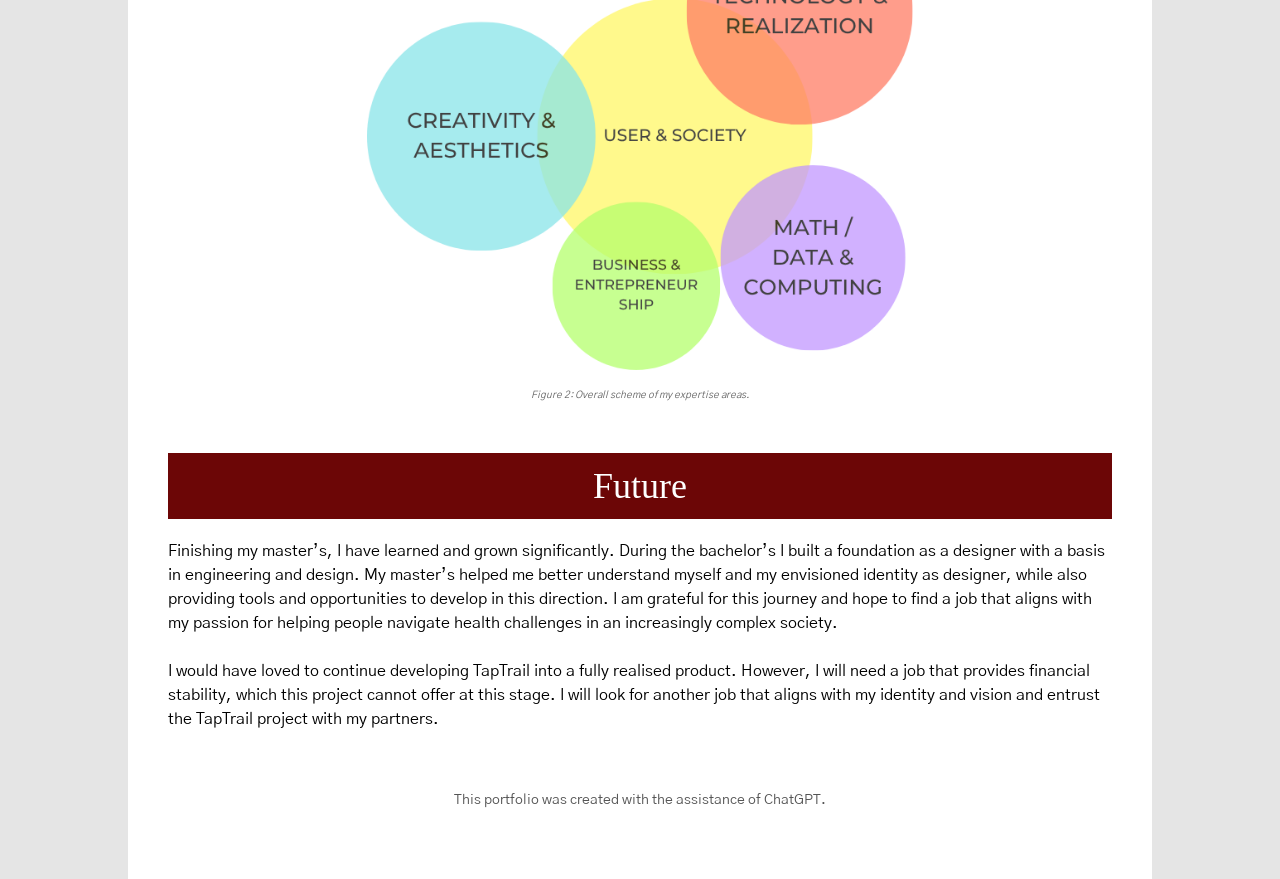
==== commit 3f0ecf22: "Update index.html" ====
--- a/index.html
+++ b/index.html
@@ -19,7 +19,7 @@
 
 <div class="divider"></div>
 
-<div class="index">
+<div class="page">
    <section>
     <div class="section-title-first">Vision and identity </div>
    </section>
--- a/style.css
+++ b/style.css
@@ -227,4 +227,4 @@
 .back-to-top:hover {
     background: #ffa1a1;
     transform: translateY(-3px);
-}+}
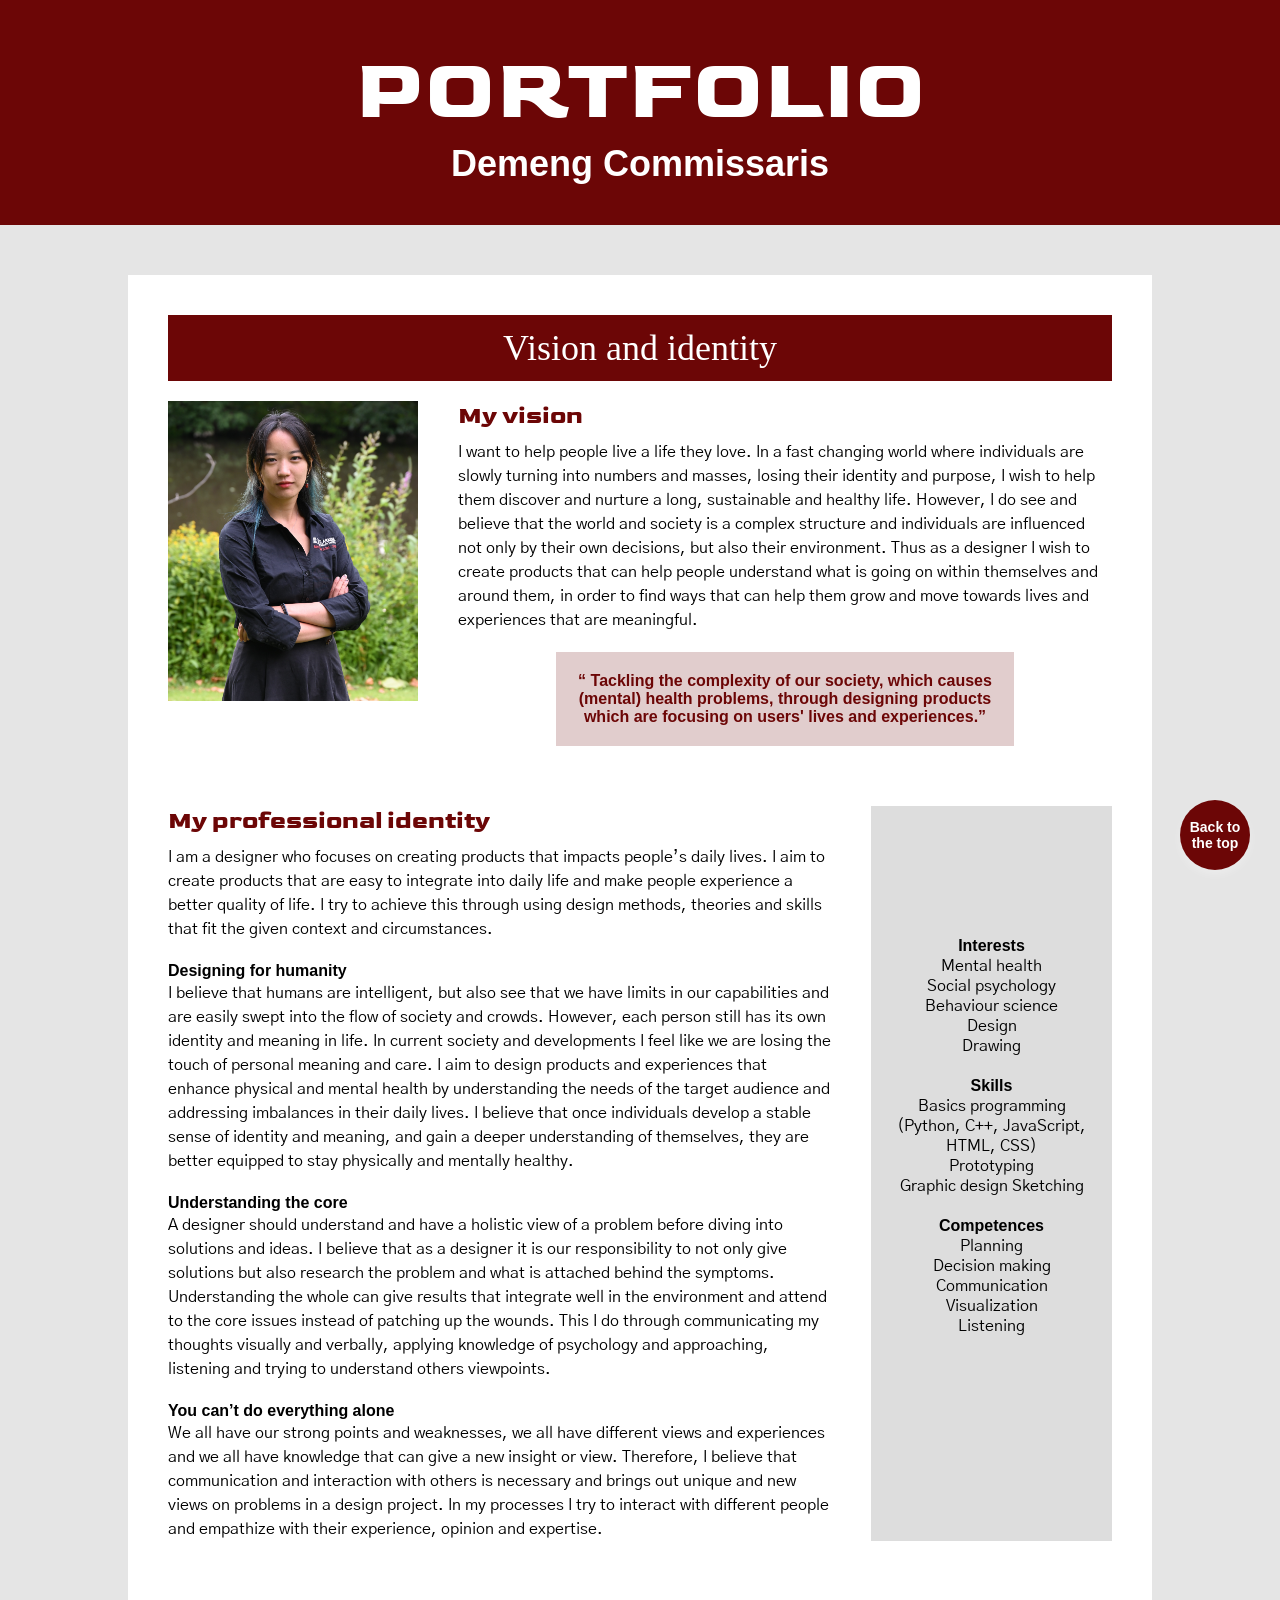
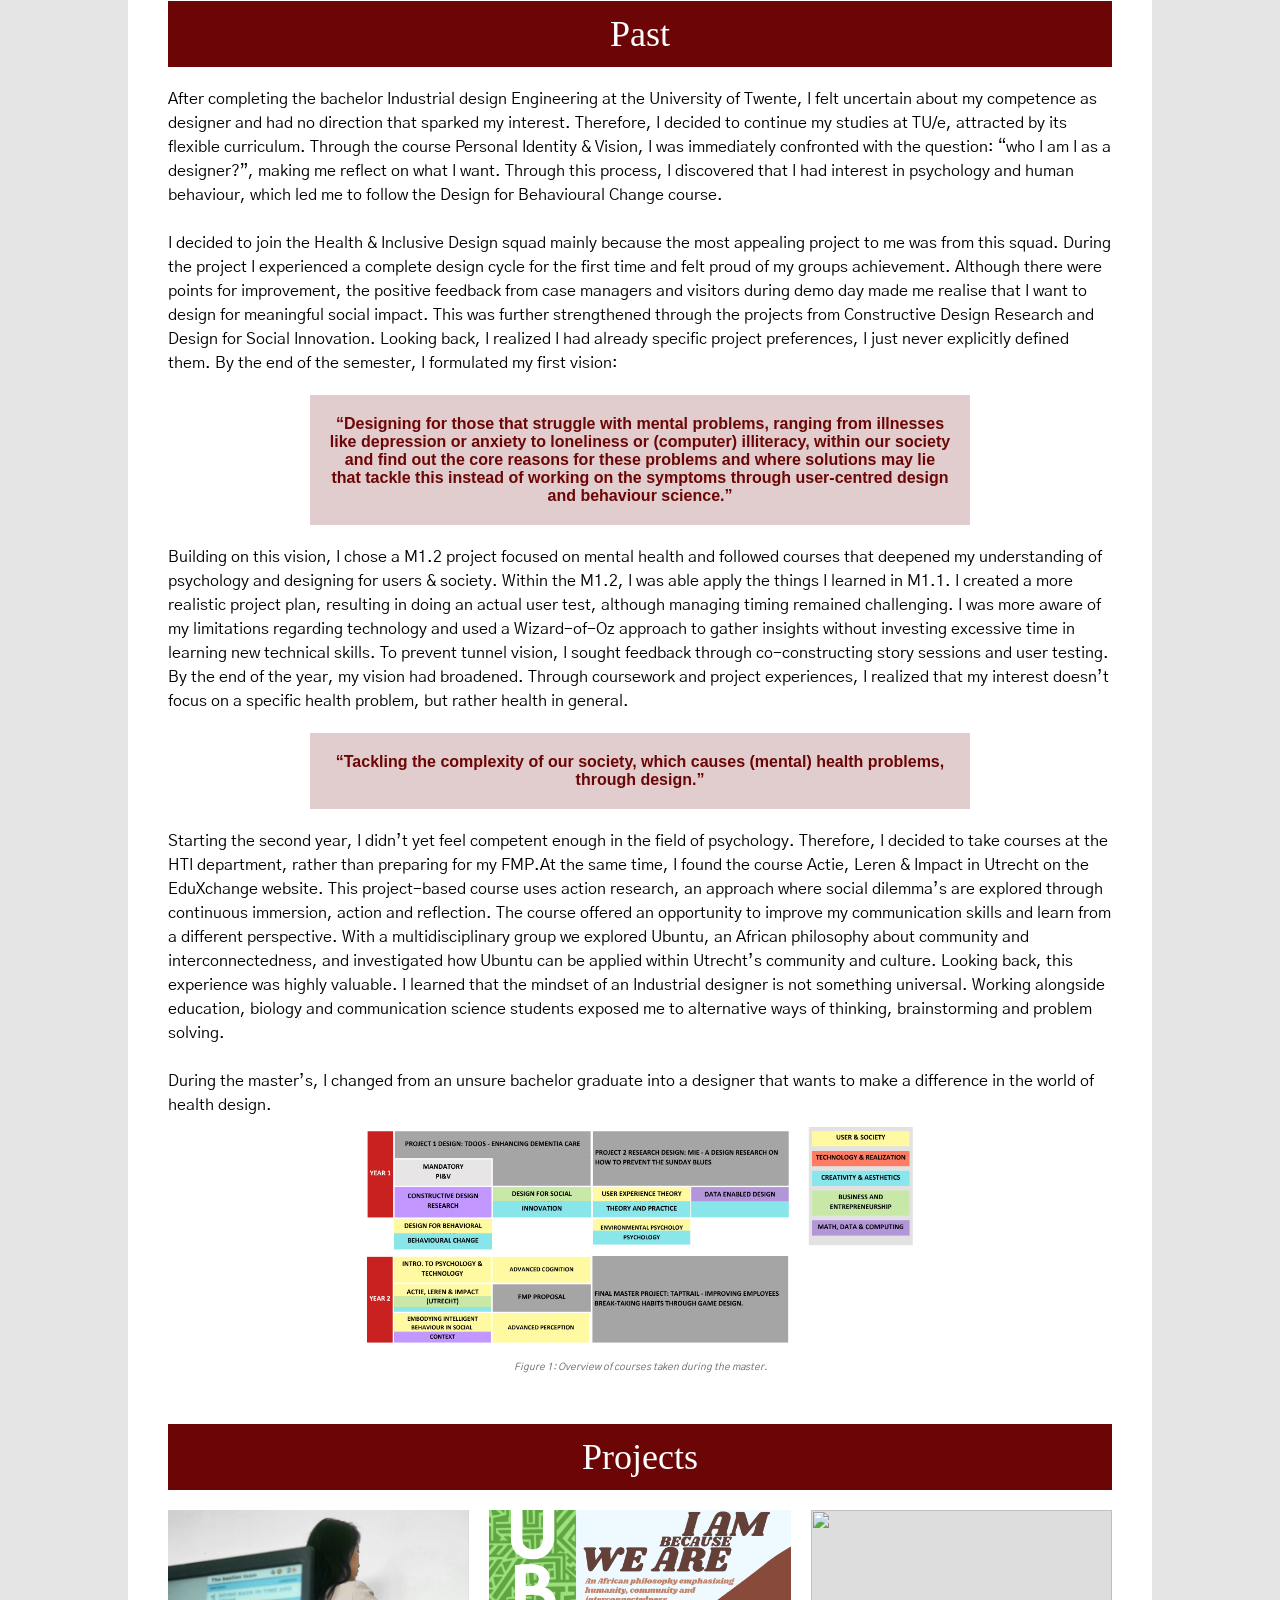
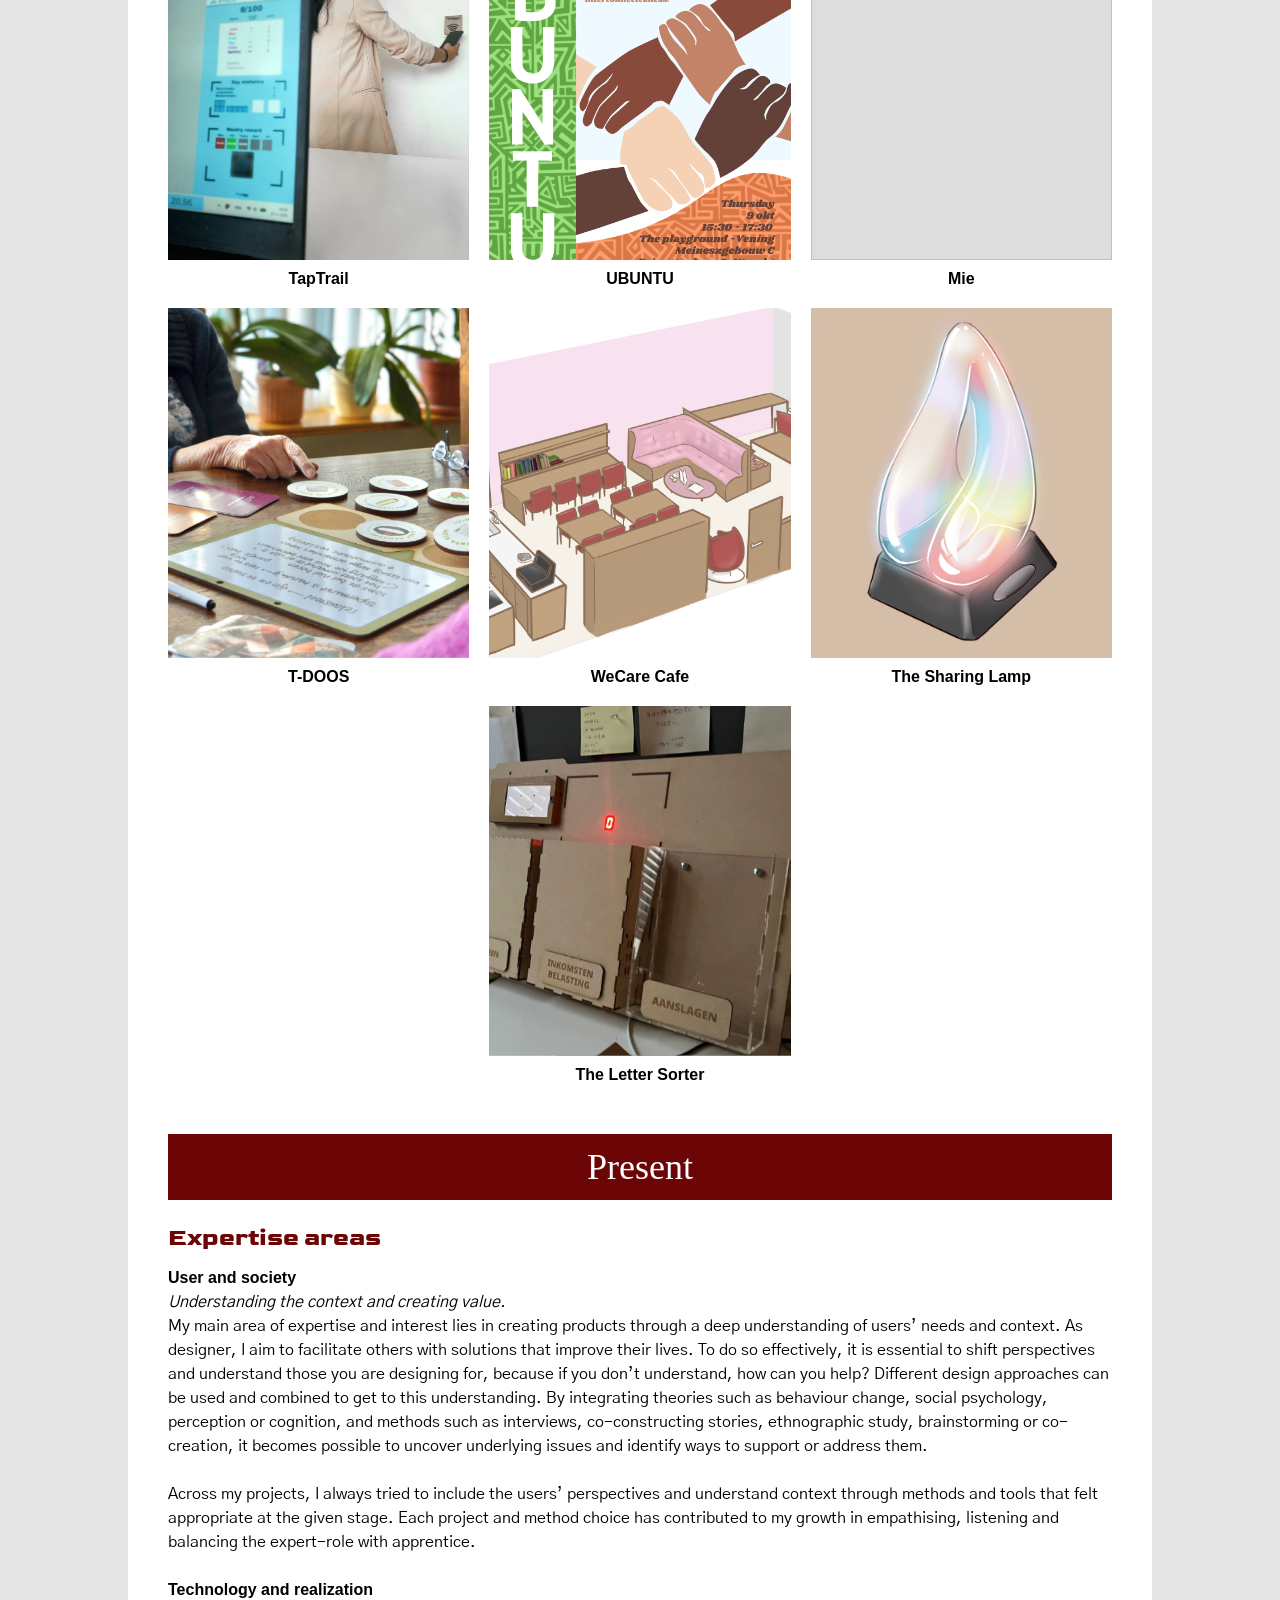
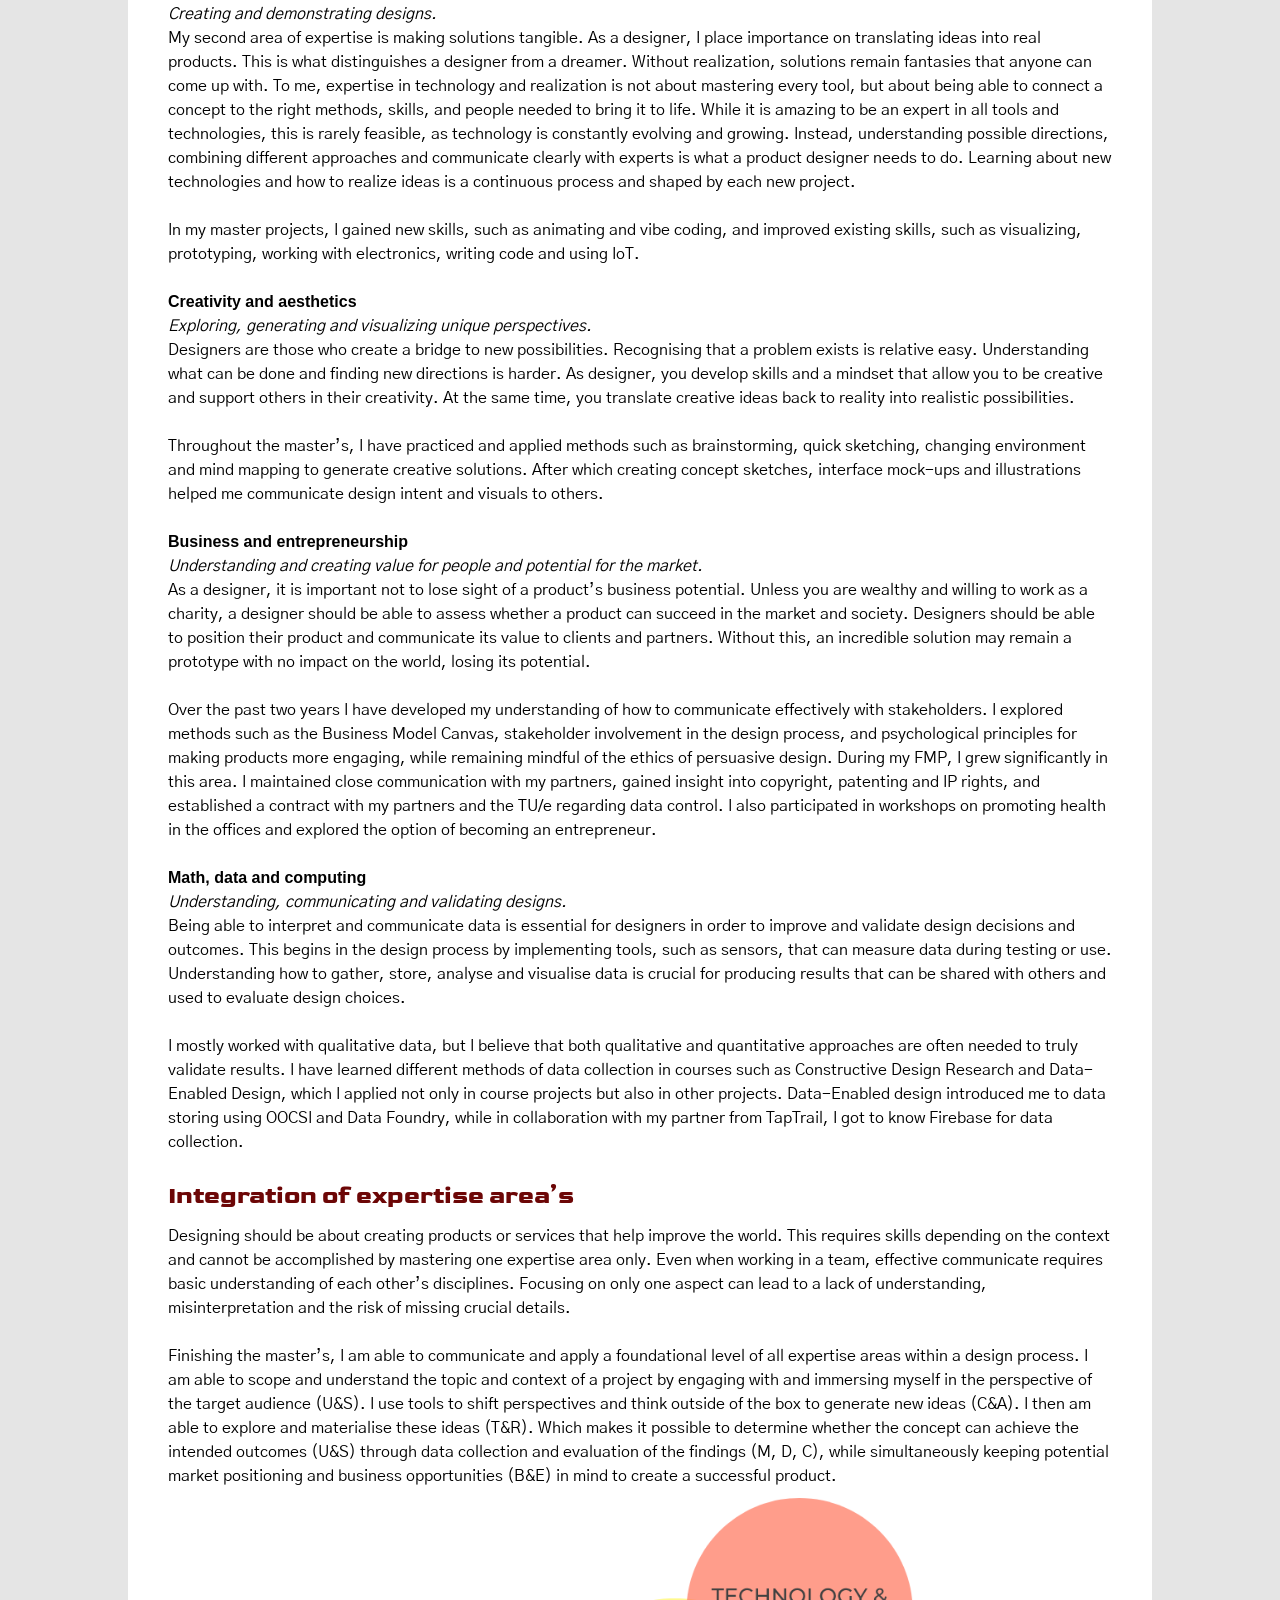
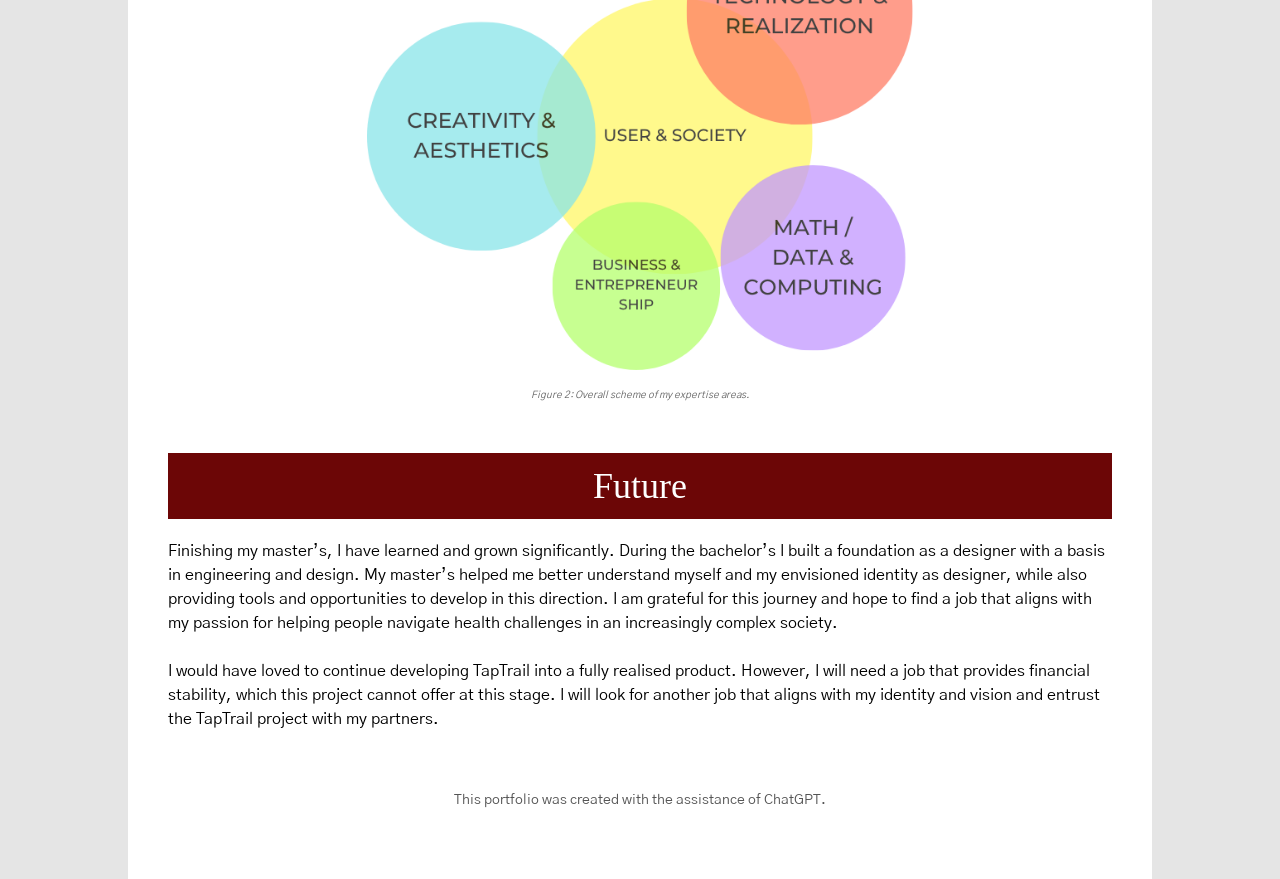
==== commit 2968721f: "Update index.html" ====
--- a/index.html
+++ b/index.html
@@ -126,7 +126,7 @@
     I decided to join the Health & Inclusive Design squad mainly because the most appealing project to me was from this squad. 
     During the project I experienced a complete design cycle for the first time and felt proud of my groups achievement. 
     Although there were points for improvement, the positive feedback from case managers and visitors during demo day made me realise that I want to design for meaningful social impact. 
-    This was further strengthened through the projects from Constructive Design Research and Design for Social innovation.
+    This was further strengthened through the projects from Constructive Design Research and Design for Social Innovation.
     Looking back, I realized I had already specific project preferences, I just never explicitly defined them. By the end of the semester, 
     I formulated my first vision:
 </p>
@@ -159,7 +159,7 @@
     perspective. With a multidisciplinary group we explored Ubuntu, an African philosophy about community and interconnectedness, 
     and investigated how Ubuntu can be applied within Utrecht’s community and culture. Looking back, 
     this experience was highly valuable. I learned that the mindset of an Industrial designer is not something universal. 
-    Working alongside education science, biology and communication science students exposed me to alternative ways of thinking, 
+    Working alongside education, biology and communication science students exposed me to alternative ways of thinking, 
     brainstorming and problem solving. 
     <br>
     <br>
@@ -176,7 +176,7 @@
 <section>
     <div class="section-title">Projects</div>
     <div class="projects-grid">
-        <a href="TapTrail.html" class="project-card">
+        <a href="taptrail.html" class="project-card">
             <img src="Report front foto.png" alt="">
             <h3 class="project-title">TapTrail</h3>
         </a>
--- a/style.css
+++ b/style.css
@@ -15,7 +15,7 @@
     background: #e5e5e5;
     width: 100%;
 }
-.page {
+.page{
     width: 80%;
     max-width: 1100px;
     margin: 0 auto;
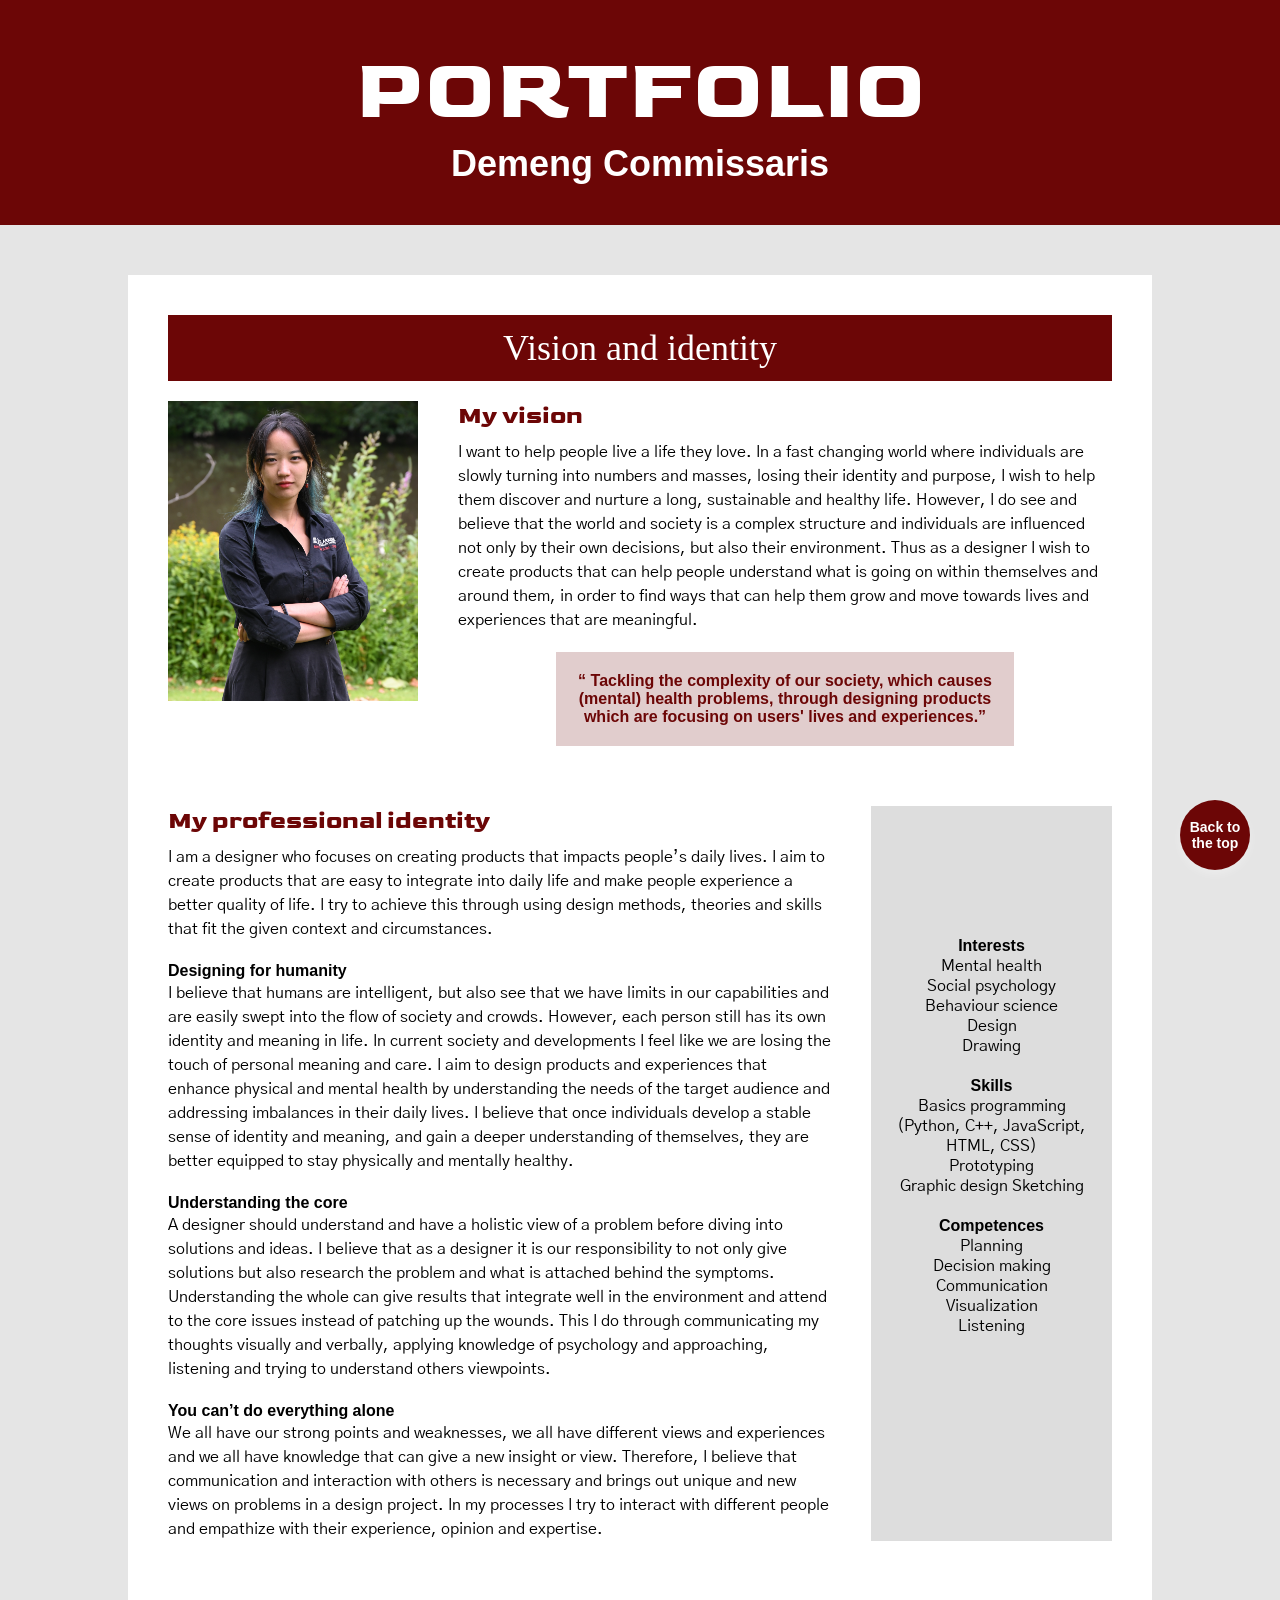
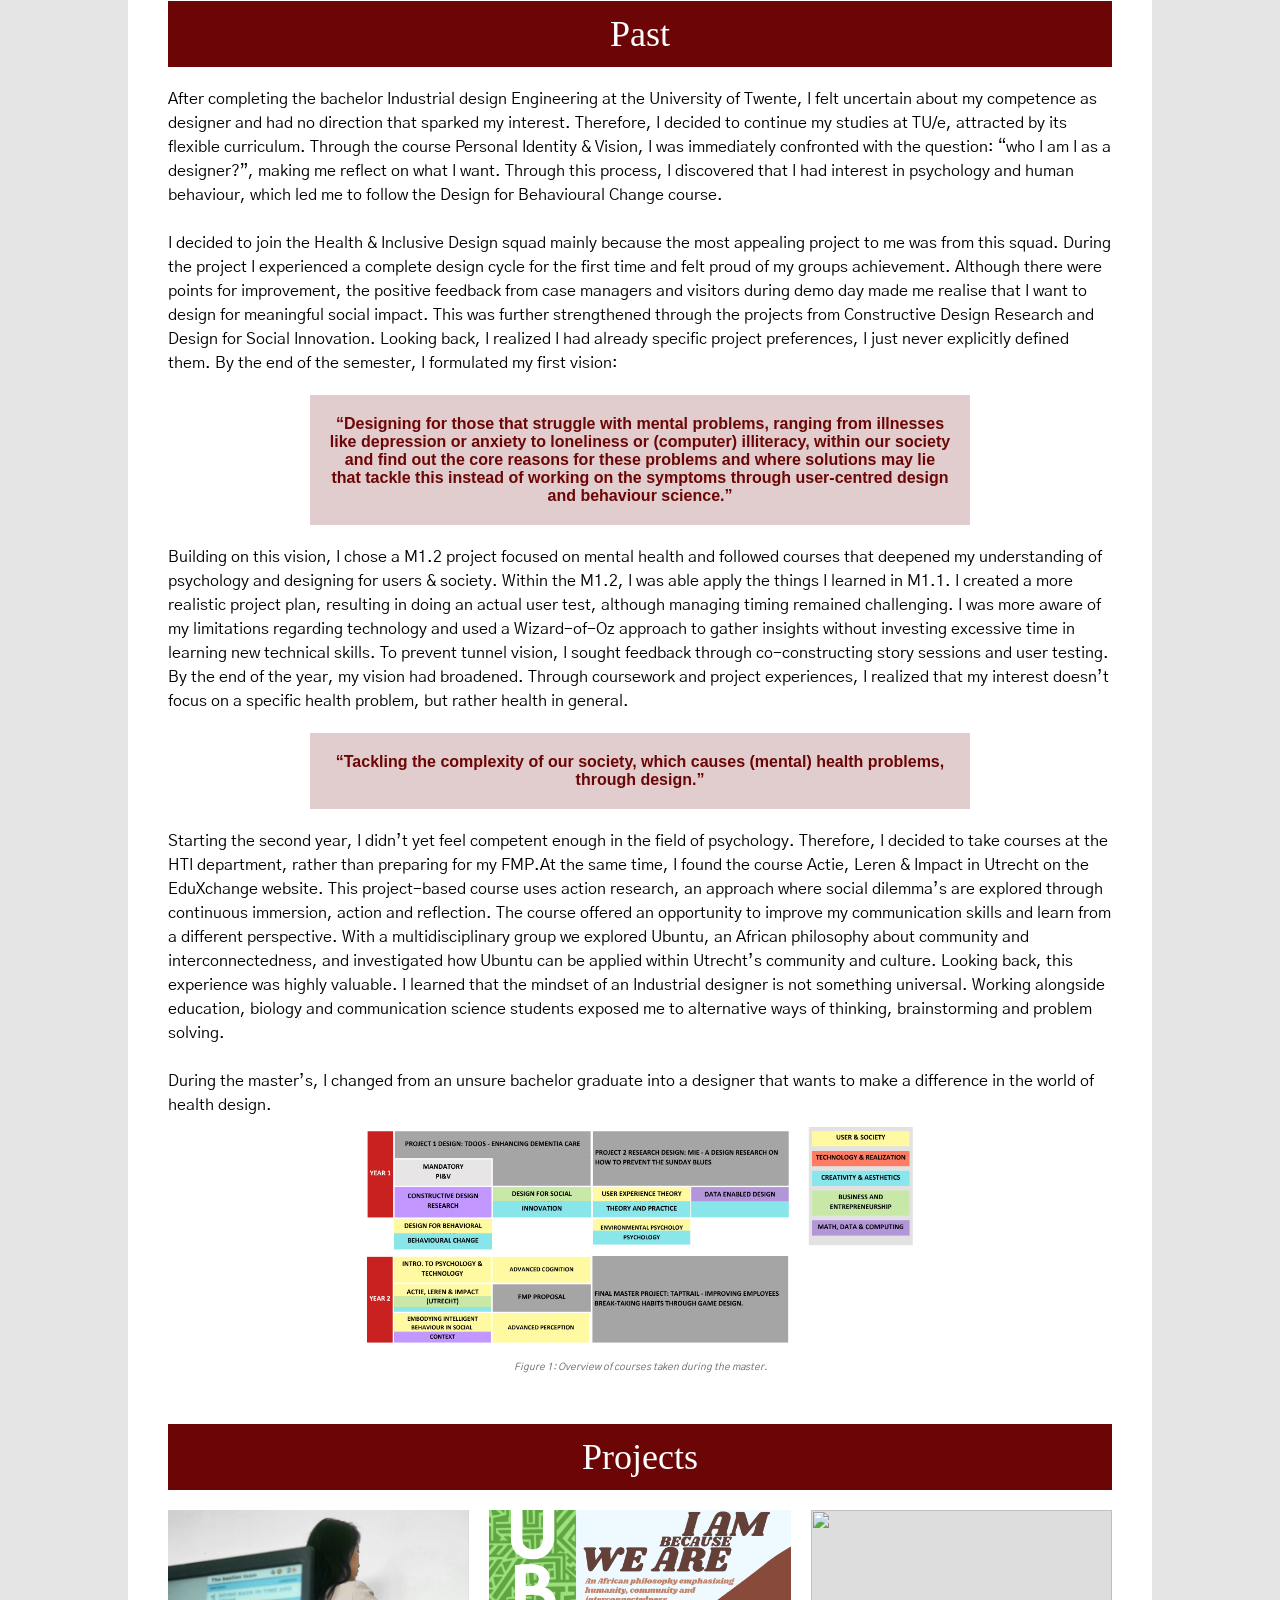
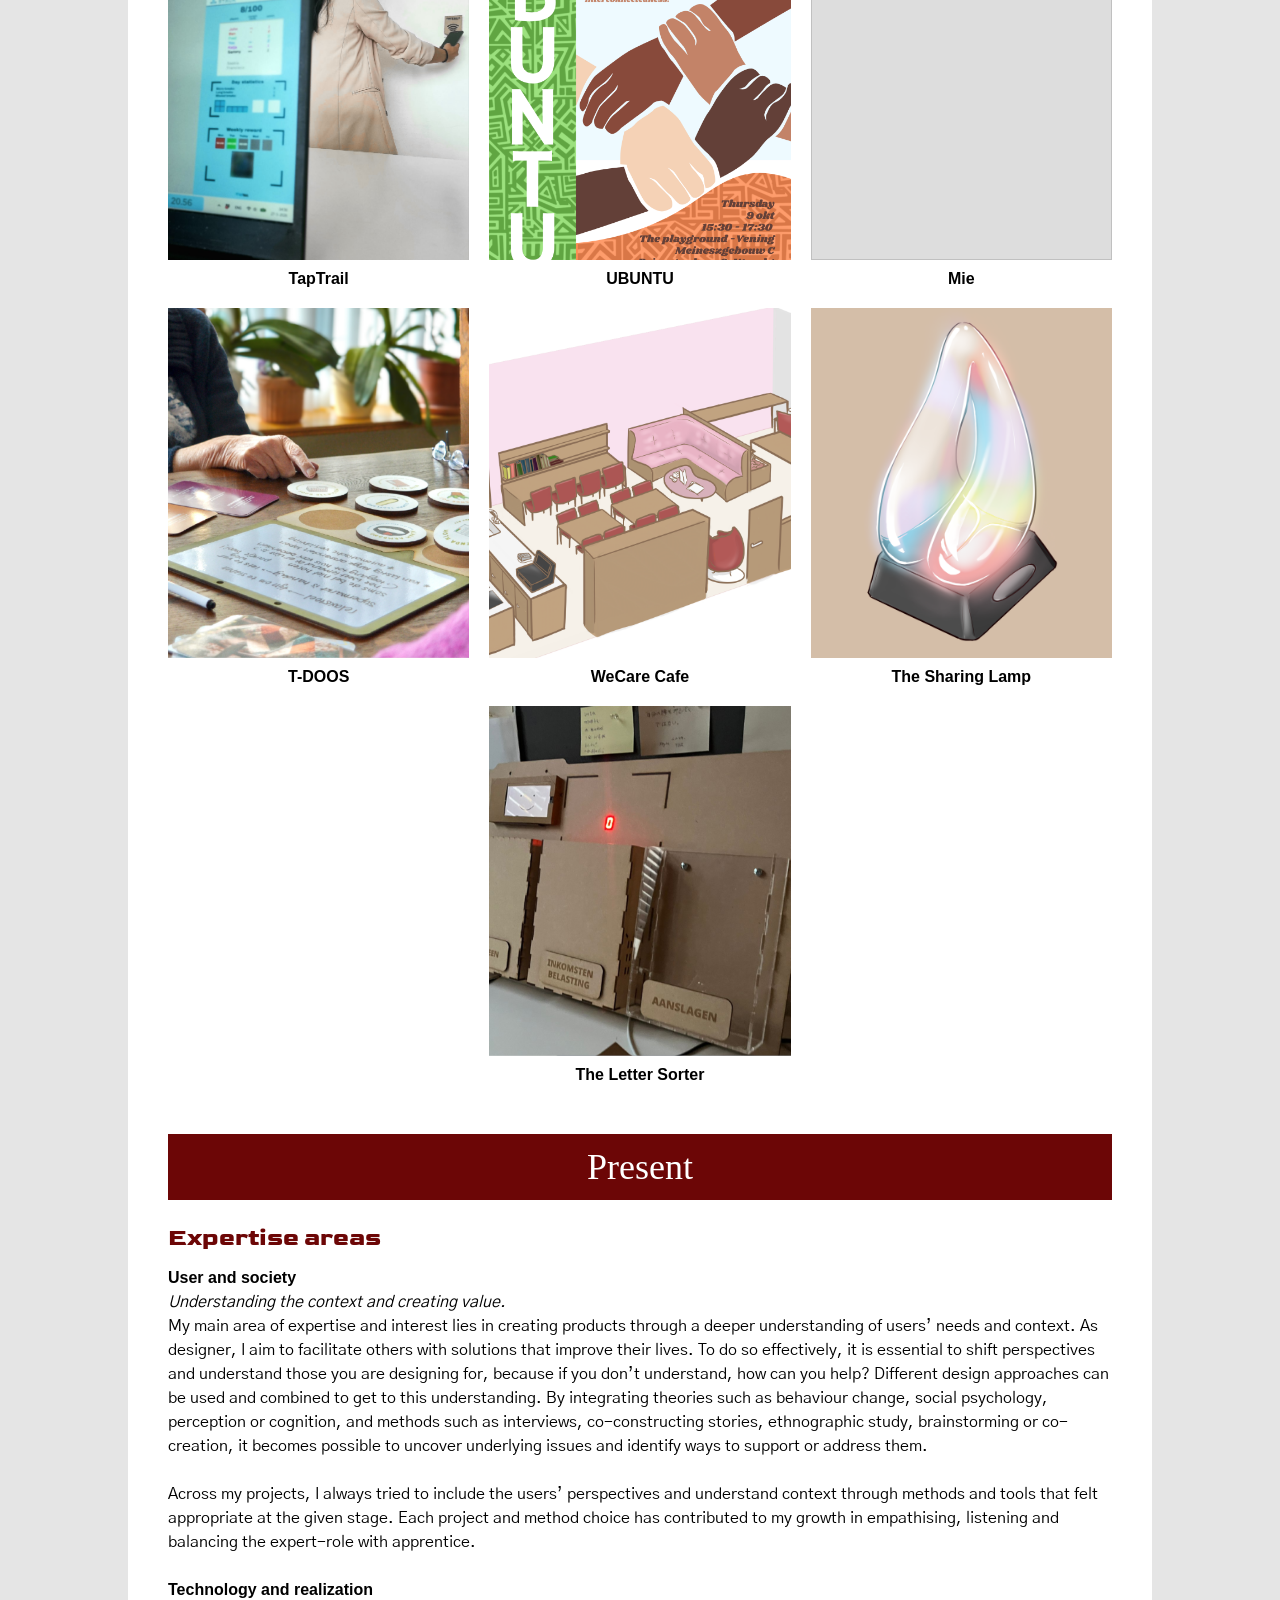
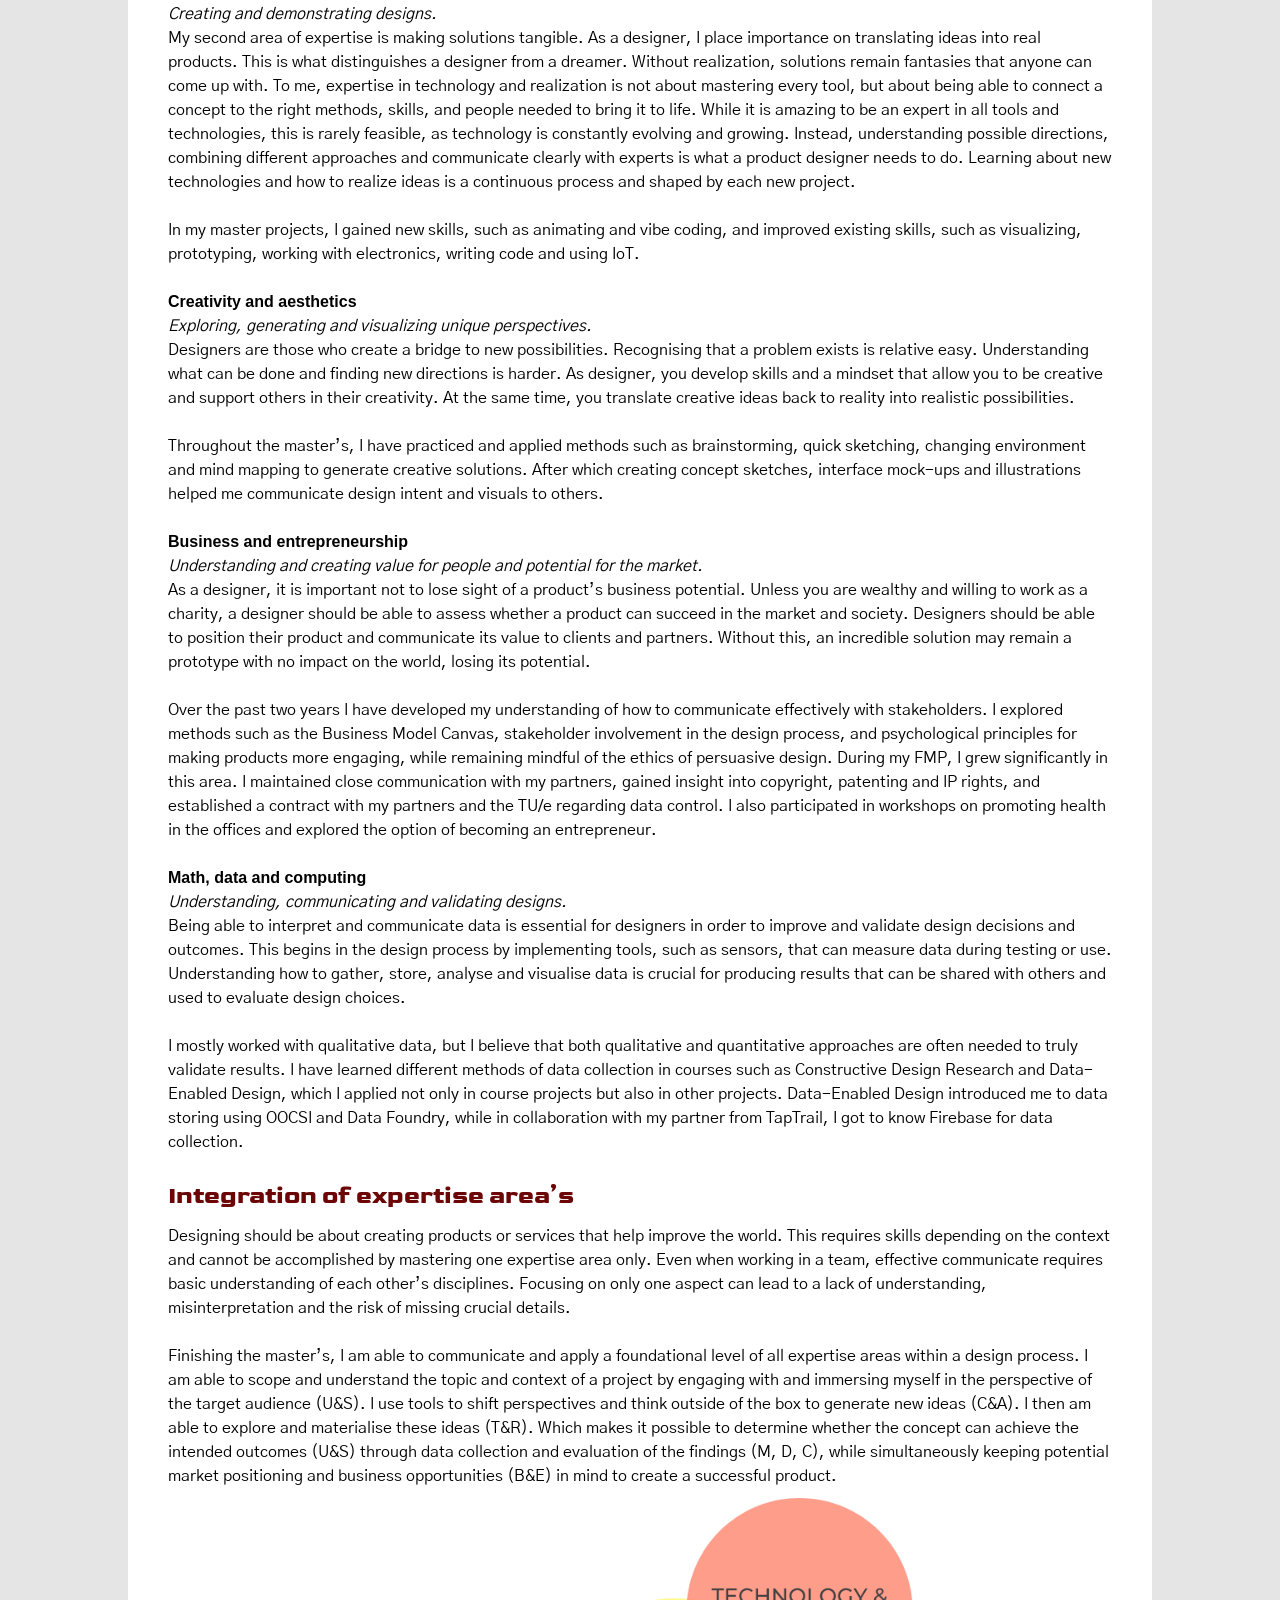
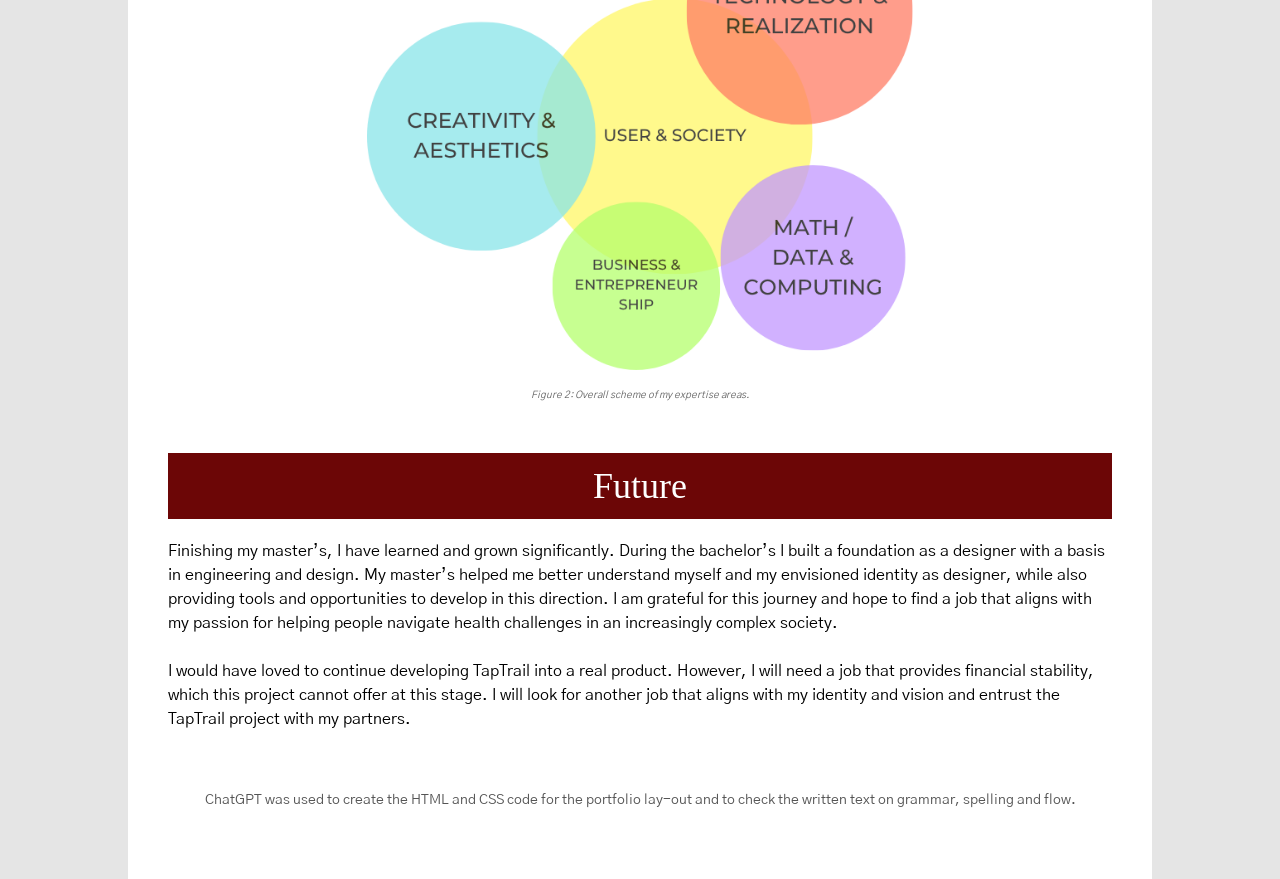
==== commit 8b251f29: "Update index.html" ====
--- a/index.html
+++ b/index.html
@@ -218,7 +218,7 @@
     <p>
      <b>User and society</b><br>
      <i>Understanding the context and creating value.</i><br>
-     My main area of expertise and interest lies in creating products through a deep understanding 
+     My main area of expertise and interest lies in creating products through a deeper understanding 
      of users’ needs and context. As designer, I aim to facilitate others with solutions that improve 
      their lives. To do so effectively, it is essential to shift perspectives and understand those you 
      are designing for, because if you don’t understand, how can you help? Different design approaches 
@@ -288,7 +288,7 @@
     I mostly worked with qualitative data, but I believe that both qualitative and quantitative 
     approaches are often needed to truly validate results. I have learned different methods of data 
     collection in courses such as Constructive Design Research and Data-Enabled Design, which I applied 
-    not only in course projects but also in other projects. Data-Enabled design introduced me to data 
+    not only in course projects but also in other projects. Data-Enabled Design introduced me to data 
     storing using OOCSI and Data Foundry, while in collaboration with my partner from TapTrail, I got to 
     know Firebase for data collection. <br>   
     </p><br>
@@ -326,7 +326,7 @@
     opportunities to develop in this direction. I am grateful for this journey and hope to find a job 
     that aligns with my passion for helping people navigate health challenges in an increasingly complex society.
     <br><br>
-    I would have loved to continue developing TapTrail into a fully realised product. 
+    I would have loved to continue developing TapTrail into a real product. 
     However, I will need a job that provides financial stability, which this project cannot offer at 
     this stage. I will look for another job that aligns with my identity and vision and entrust the 
     TapTrail project with my partners.
@@ -334,7 +334,7 @@
 </section>
   <a href="index.html" class="back-to-top">Back to the top</a>
 <footer class="ai-statement">
-    This portfolio was created with the assistance of ChatGPT.
+    ChatGPT was used to create the HTML and CSS code for the portfolio lay-out and to check the written text on grammar, spelling and flow.
 </footer>
 </div>
 </body>
